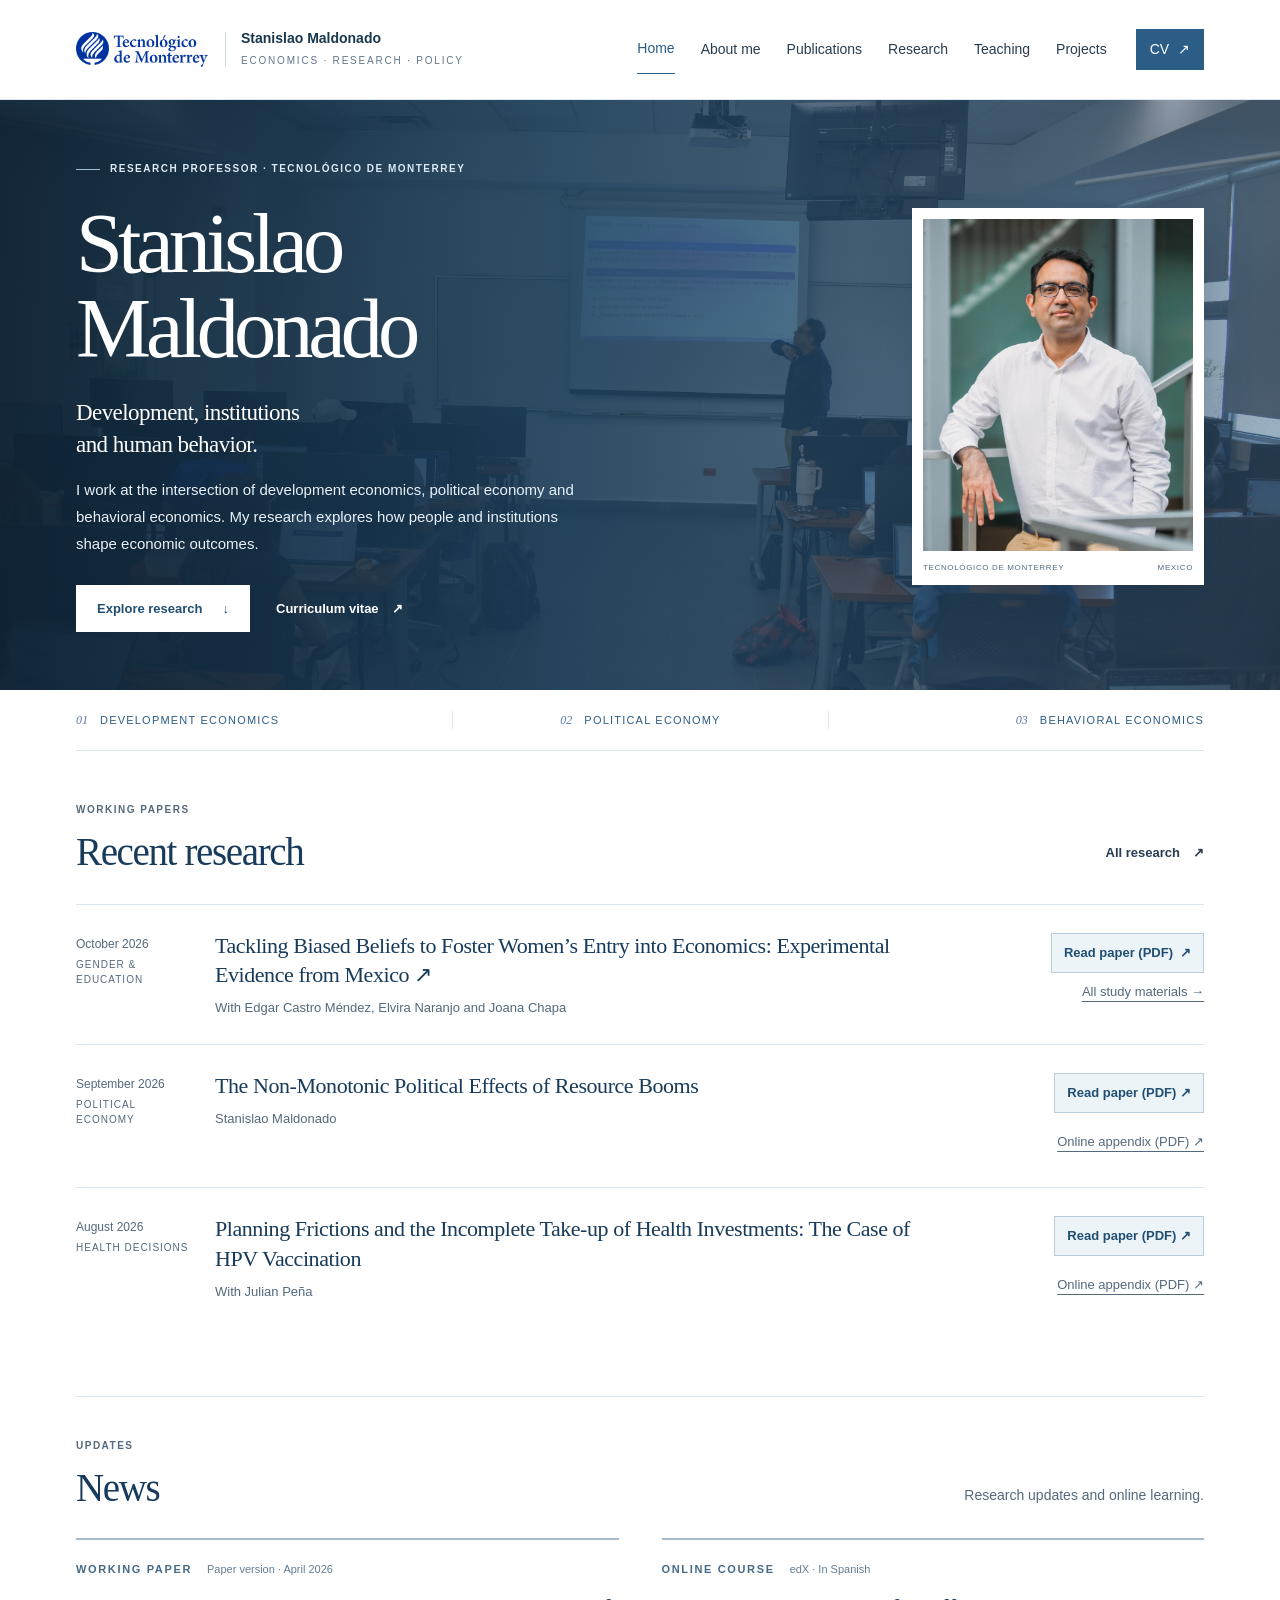
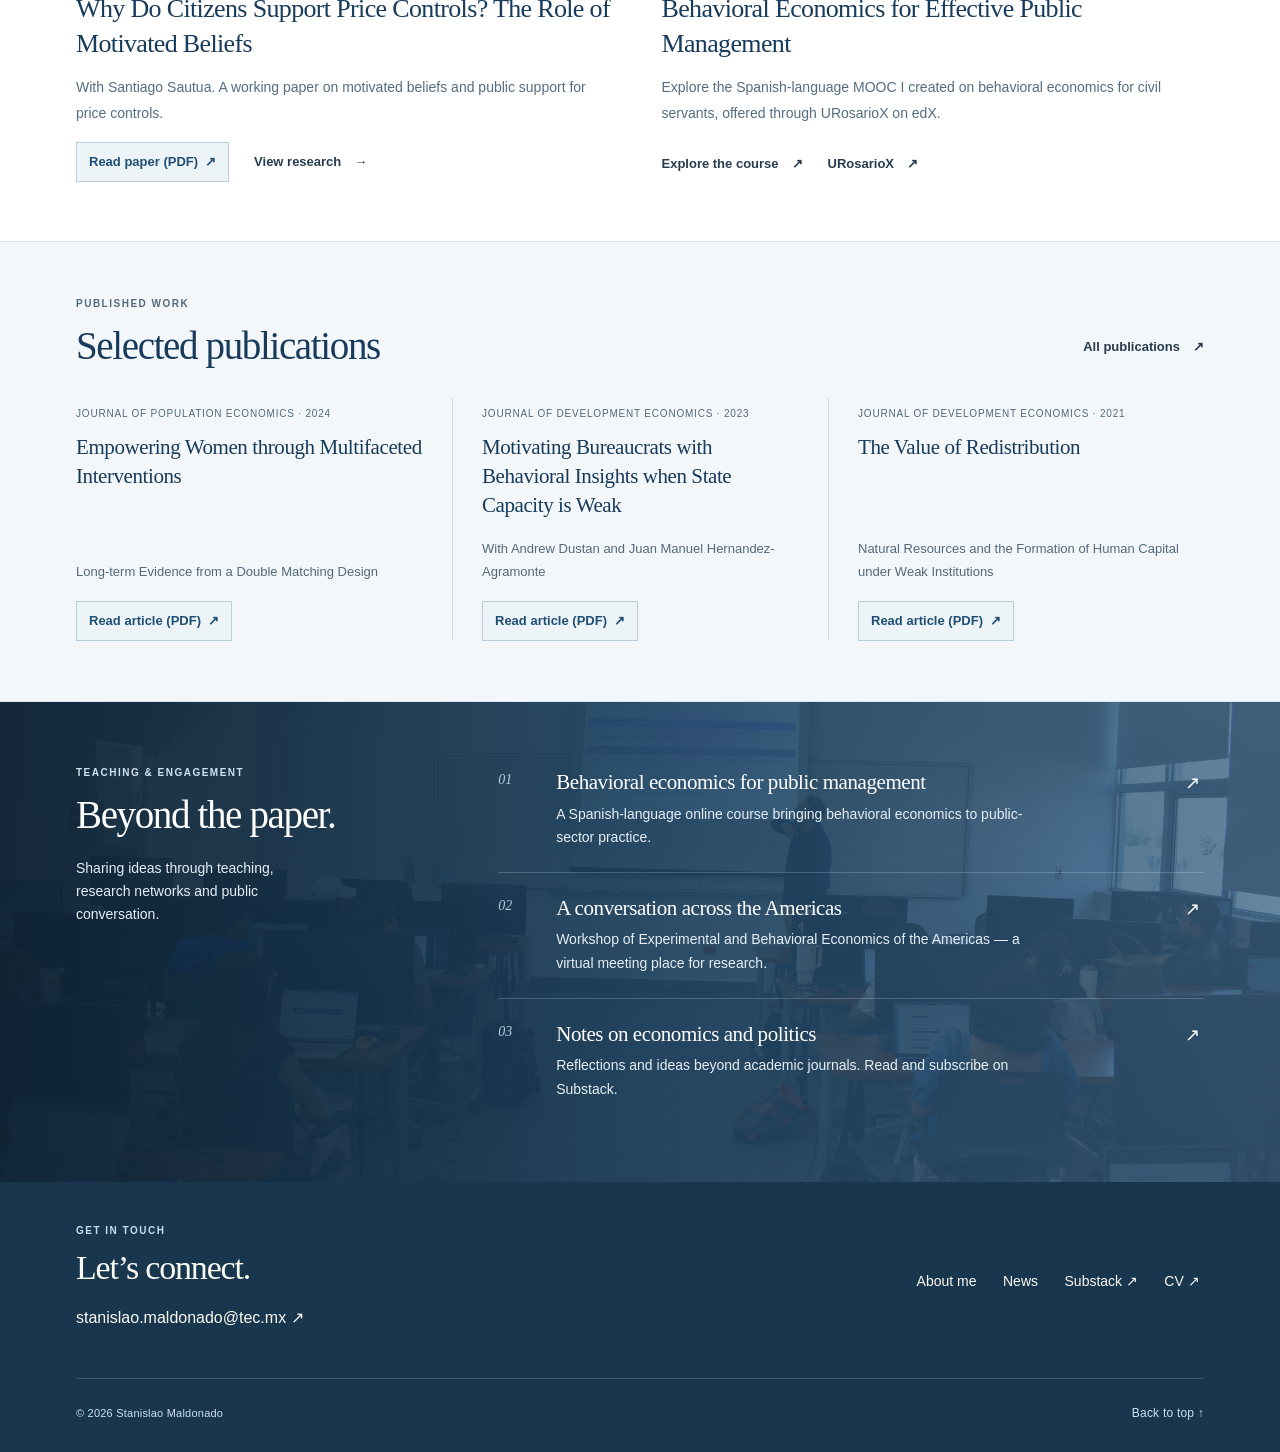
==== index.html @ a15bad95 "Keep only primary paper links highlighted" ====
<!doctype html>
<html lang="en">
<head>
  <meta charset="utf-8">
  <meta name="viewport" content="width=device-width, initial-scale=1">
  
  <meta name="description" content="Stanislao Maldonado is a research professor of economics at Tecnológico de Monterrey. Development economics, political economy and behavioral economics.">
  <meta name="theme-color" content="#2c5d87">
  <title>Stanislao Maldonado — Economics</title>
  <link rel="icon" href="assets/favicon.svg" type="image/svg+xml">
  <link rel="stylesheet" href="assets/home.css">
<link rel="canonical" href="https://www.stanislaomaldonado.org/"><meta name="author" content="Stanislao Maldonado"><link rel="stylesheet" href="assets/refinements.css?v=7ac43502"><script src="assets/legacy-about.js" defer></script></head>
<body id="top">
  <a class="skip" href="#main">Skip to content</a>
  <header class="site-header">
    <div class="header-inner wrap">
      <a class="brand" href="index.html" aria-label="Stanislao Maldonado, home">
        <span class="tec-lockup"><img class="tec-logo" src="assets/logo-tec.png" width="800" height="211" alt="Tecnológico de Monterrey"></span>
        <span><span class="brand-name">Stanislao Maldonado</span><span class="brand-field">Economics · Research · Policy</span></span>
      </a>
      <nav class="desktop-nav" aria-label="Main navigation">
        <a href="index.html" aria-current="page">Home</a>
        <a href="about/index.html">About me</a>
        <a href="publications/index.html">Publications</a>
        <a href="research/index.html">Research</a>
        <a href="teaching/index.html">Teaching</a>
        <a href="projects/index.html">Projects</a>
        <a class="nav-cv" href="documents/cv/stanislao-maldonado-cv.pdf" target="_blank" rel="noopener noreferrer" aria-label="Curriculum vitae PDF, opens in a new tab" data-document-id="CV">CV <span class="arrow" aria-hidden="true">↗</span></a>
      </nav>
      <details class="mobile-nav">
        <summary>Menu</summary>
        <nav class="mobile-menu" aria-label="Mobile navigation">
          <a href="index.html" aria-current="page">Home</a>
          <a href="about/index.html">About me</a>
          <a href="publications/index.html">Publications</a>
          <a href="research/index.html">Research</a>
          <a href="teaching/index.html">Teaching</a>
          <a href="projects/index.html">Projects</a>
          <a href="documents/cv/stanislao-maldonado-cv.pdf" target="_blank" rel="noopener noreferrer" data-document-id="CV">Curriculum vitae ↗</a>
          <a href="#contact">Contact</a>
        </nav>
      </details>
    </div>
  </header>

  <main id="main">
    <div class="hero-scene"><section class="hero wrap" aria-labelledby="name">
      <div class="hero-copy">
        <div class="eyebrow">Research professor · Tecnológico de Monterrey</div>
        <h1 id="name"><span>Stanislao</span><span>Maldonado</span></h1>
        <p class="hero-tagline">Development, institutions<br>and human behavior.</p>
        <p class="hero-description">I work at the intersection of development economics, political economy and behavioral economics. My research explores how people and institutions shape economic outcomes.</p>
        <div class="hero-actions">
          <a class="button" href="#recent-research">Explore research <span aria-hidden="true">↓</span></a>
          <a class="text-link" href="documents/cv/stanislao-maldonado-cv.pdf" target="_blank" rel="noopener noreferrer" aria-label="Curriculum vitae PDF, opens in a new tab" data-document-id="CV">Curriculum vitae <span aria-hidden="true">↗</span></a>
        </div>
      </div>
      <figure class="portrait">
        <img src="assets/portrait-tec-smz.jpg" width="900" height="1350" alt="Stanislao Maldonado" fetchpriority="high">
        <figcaption><span>Tecnológico de Monterrey</span><span>Mexico</span></figcaption>
      </figure>
    </section>

    </div>

    <div class="wrap"><div class="topics" aria-label="Research fields">
      <span><i aria-hidden="true">01</i> Development economics</span>
      <span><i aria-hidden="true">02</i> Political economy</span>
      <span><i aria-hidden="true">03</i> Behavioral economics</span>
    </div></div>

    <section id="recent-research" class="research-section wrap" aria-labelledby="research-heading">
      <div class="section-heading">
        <div><div class="eyebrow">Working papers</div><h2 id="research-heading">Recent research</h2></div>
        <a class="text-link" href="research/index.html">All research <span aria-hidden="true">↗</span></a>
      </div>
      <article class="paper-row">
        <div class="paper-date"><time datetime="2026-10">October 2026</time><span>Gender &amp; education</span></div>
        <div><h3><a href="documents/research/tackling-biased-beliefs.pdf" target="_blank" rel="noopener noreferrer" data-document-id="R12">Tackling Biased Beliefs to Foster Women’s Entry into Economics: Experimental Evidence from Mexico <span aria-hidden="true">↗</span></a></h3><p class="paper-meta">With Edgar Castro Méndez, Elvira Naranjo and Joana Chapa</p></div>
        <div class="paper-links"><a href="documents/research/tackling-biased-beliefs.pdf" target="_blank" rel="noopener noreferrer" data-document-id="R12">Read paper (PDF) <span aria-hidden="true">↗</span></a><br><a class="secondary" href="research/index.html#r12">All study materials →</a></div>
      </article>
      <article class="paper-row">
        <div class="paper-date"><time datetime="2026-09">September 2026</time><span>Political economy</span></div>
        <div><h3><a href="documents/research/non-monotonic-political-effects-resource-booms.pdf" target="_blank" rel="noopener noreferrer" data-document-id="R04">The Non-Monotonic Political Effects of Resource Booms</a></h3><p class="paper-meta">Stanislao Maldonado</p></div>
        <div class="paper-links"><a href="documents/research/non-monotonic-political-effects-resource-booms.pdf" target="_blank" rel="noopener noreferrer" data-document-id="R04">Read paper (PDF) ↗</a><br><a class="secondary" href="documents/research/non-monotonic-political-effects-resource-booms-appendix.pdf" target="_blank" rel="noopener noreferrer" data-document-id="R04-APP">Online appendix (PDF) ↗</a></div>
      </article>
      <article class="paper-row">
        <div class="paper-date"><time datetime="2026-08">August 2026</time><span>Health decisions</span></div>
        <div><h3><a href="documents/research/planning-frictions-hpv-vaccination.pdf" target="_blank" rel="noopener noreferrer" data-document-id="R01">Planning Frictions and the Incomplete Take-up of Health Investments: The Case of HPV Vaccination</a></h3><p class="paper-meta">With Julian Peña</p></div>
        <div class="paper-links"><a href="documents/research/planning-frictions-hpv-vaccination.pdf" target="_blank" rel="noopener noreferrer" data-document-id="R01">Read paper (PDF) ↗</a><br><a class="secondary" href="documents/research/planning-frictions-hpv-vaccination-appendix.pdf" target="_blank" rel="noopener noreferrer" data-document-id="R01-APP">Online appendix (PDF) ↗</a></div>
      </article>
    </section>

    <section id="news" class="news-section wrap" aria-labelledby="news-heading">
      <div class="section-heading">
        <div><div class="eyebrow">Updates</div><h2 id="news-heading">News</h2></div>
        <p class="news-intro">Research updates and online learning.</p>
      </div>
      <div class="news-grid">
        <article class="news-item" data-news-item data-content-id="H11">
          <div class="news-meta"><span class="eyebrow">Working paper</span><time datetime="2026-04">Paper version · April 2026</time></div>
          <h3><a href="research/index.html#r02">Why Do Citizens Support Price Controls? The Role of Motivated Beliefs</a></h3>
          <p>With Santiago Sautua. A working paper on motivated beliefs and public support for price controls.</p>
          <div class="news-actions"><a class="text-link" href="documents/research/price-controls-motivated-beliefs.pdf" target="_blank" rel="noopener noreferrer" data-document-id="R02">Read paper (PDF) <span aria-hidden="true">↗</span></a><a class="text-link" href="research/index.html#r02">View research <span aria-hidden="true">→</span></a></div>
        </article>
        <article class="news-item" data-news-item data-content-id="H13">
          <div class="news-meta"><span class="eyebrow">Online course</span><span class="news-language">edX · In Spanish</span></div>
          <h3><a href="https://www.edx.org/es/learn/behavioral-economics/universidad-del-rosario-economia-del-comportamiento-para-una-gestion-publica-efectiva" target="_blank" rel="noopener noreferrer">Behavioral Economics for Effective Public Management</a></h3>
          <p>Explore the Spanish-language MOOC I created on behavioral economics for civil servants, offered through URosarioX on edX.</p>
          <div class="news-actions"><a class="text-link" href="https://www.edx.org/es/learn/behavioral-economics/universidad-del-rosario-economia-del-comportamiento-para-una-gestion-publica-efectiva" target="_blank" rel="noopener noreferrer">Explore the course <span aria-hidden="true">↗</span></a><a class="text-link" href="https://www.edx.org/es/school/urosariox" target="_blank" rel="noopener noreferrer">URosarioX <span aria-hidden="true">↗</span></a></div>
        </article>
      </div>
    </section>

    <section class="publication-band" aria-labelledby="publications-heading">
      <div class="publication-inner wrap">
        <div class="section-heading">
          <div><div class="eyebrow">Published work</div><h2 id="publications-heading">Selected publications</h2></div>
          <a class="text-link" href="publications/index.html">All publications <span aria-hidden="true">↗</span></a>
        </div>
        <div class="publication-grid">
          <article class="publication">
            <div class="journal">Journal of Population Economics · 2024</div>
            <h3><a href="documents/publications/empowering-women-multifaceted-interventions.pdf" target="_blank" rel="noopener noreferrer" data-document-id="P01">Empowering Women through Multifaceted Interventions</a></h3>
            <p>Long-term Evidence from a Double Matching Design</p>
            <a class="text-link" href="documents/publications/empowering-women-multifaceted-interventions.pdf" target="_blank" rel="noopener noreferrer" data-document-id="P01">Read article (PDF) <span aria-hidden="true">↗</span></a>
          </article>
          <article class="publication">
            <div class="journal">Journal of Development Economics · 2023</div>
            <h3><a href="documents/publications/motivating-bureaucrats-behavioral-insights.pdf" target="_blank" rel="noopener noreferrer" data-document-id="P03">Motivating Bureaucrats with Behavioral Insights when State Capacity is Weak</a></h3>
            <p>With Andrew Dustan and Juan Manuel Hernandez-Agramonte</p>
            <a class="text-link" href="documents/publications/motivating-bureaucrats-behavioral-insights.pdf" target="_blank" rel="noopener noreferrer" data-document-id="P03">Read article (PDF) <span aria-hidden="true">↗</span></a>
          </article>
          <article class="publication">
            <div class="journal">Journal of Development Economics · 2021</div>
            <h3><a href="documents/publications/value-of-redistribution.pdf" target="_blank" rel="noopener noreferrer" data-document-id="P04">The Value of Redistribution</a></h3>
            <p>Natural Resources and the Formation of Human Capital under Weak Institutions</p>
            <a class="text-link" href="documents/publications/value-of-redistribution.pdf" target="_blank" rel="noopener noreferrer" data-document-id="P04">Read article (PDF) <span aria-hidden="true">↗</span></a>
          </article>
        </div>
      </div>
    </section>

    <div class="engagement-scene"><section class="engagement wrap" aria-labelledby="engagement-heading">
      <div class="engagement-intro"><div class="eyebrow">Teaching &amp; engagement</div><h2 id="engagement-heading">Beyond the paper.</h2><p>Sharing ideas through teaching, research networks and public conversation.</p></div>
      <div class="engagement-list">
        <a class="engagement-item" href="https://www.edx.org/es/learn/behavioral-economics/universidad-del-rosario-economia-del-comportamiento-para-una-gestion-publica-efectiva" target="_blank" rel="noopener noreferrer"><span class="engagement-number" aria-hidden="true">01</span><div><h3>Behavioral economics for public management</h3><p>A Spanish-language online course bringing behavioral economics to public-sector practice.</p></div><span class="arrow" aria-hidden="true">↗</span></a>
        <a class="engagement-item" href="https://www.webeas.org/" target="_blank" rel="noopener noreferrer"><span class="engagement-number" aria-hidden="true">02</span><div><h3>A conversation across the Americas</h3><p>Workshop of Experimental and Behavioral Economics of the Americas — a virtual meeting place for research.</p></div><span class="arrow" aria-hidden="true">↗</span></a>
        <a class="engagement-item" href="https://smaldonadoz.substack.com/" target="_blank" rel="noopener noreferrer"><span class="engagement-number" aria-hidden="true">03</span><div><h3>Notes on economics and politics</h3><p>Reflections and ideas beyond academic journals. Read and subscribe on Substack.</p></div><span class="arrow" aria-hidden="true">↗</span></a>
      </div>
    </section>

    </div>

</main>

  <footer id="contact" class="site-footer">
    <div class="wrap"><div class="footer-main">
      <div><div class="eyebrow">Get in touch</div><h2>Let’s connect.</h2><a class="email" href="mailto:stanislao.maldonado@tec.mx">stanislao.maldonado@tec.mx <span class="arrow" aria-hidden="true">↗</span></a></div>
      <div class="footer-social"><a href="about/index.html">About me</a><a href="#news">News</a><a href="https://smaldonadoz.substack.com/" target="_blank" rel="noopener noreferrer">Substack ↗</a><a href="documents/cv/stanislao-maldonado-cv.pdf" target="_blank" rel="noopener noreferrer" data-document-id="CV">CV ↗</a></div>
    </div><div class="footer-bottom"><span>© 2026 Stanislao Maldonado</span><a href="#top">Back to top ↑</a></div></div>
  </footer>
</body>
</html>
---- assets/home.css ----
:root {
  --paper: #ffffff;
  --white: #ffffff;
  --ink: #183b5b;
  --body: #283c4f;
  --muted: #53697d;
  --line: #dbe4f1;
  --wash: #f3f7fa;
  --serif: Georgia, 'Times New Roman', serif;
  --sans: 'Segoe UI', Arial, sans-serif;
}
* { box-sizing: border-box; }
html { scroll-behavior: smooth; scroll-padding-top: 28px; }
body { margin: 0; background: var(--paper); color: var(--body); font: 16px/1.65 var(--sans); -webkit-font-smoothing: antialiased; }
a { color: inherit; text-decoration-thickness: 1px; text-underline-offset: 5px; }
button, summary, a { -webkit-tap-highlight-color: transparent; }
a:focus-visible, summary:focus-visible { outline: 3px solid #3b7fa9; outline-offset: 6px; }
::selection { background: #dceaff; color: #183b5b; }
.wrap { max-width: 1240px; margin: 0 auto; padding-left: 56px; padding-right: 56px; }
.skip { position: absolute; left: 20px; top: -100px; z-index: 20; background: var(--ink); color: white; padding: 12px 20px; }
.skip:focus { top: 12px; }
.site-header { border-bottom: 1px solid var(--line); }
.header-inner { min-height: 99px; display: flex; align-items: center; justify-content: space-between; gap: 30px; }
.brand { display: flex; gap: 13px; align-items: center; text-decoration: none; flex-shrink: 0; }
.monogram { font: italic 36px/1 var(--serif); color: var(--ink); letter-spacing: -3px; border-right: 1px solid #ccd9eb; padding: 1px 17px 3px 0; }
.brand-name { display: block; font-size: 14px; font-weight: 600; line-height: 1.4; }
.brand-field { display: block; font-size: 10px; letter-spacing: .18em; color: var(--muted); margin-top: 4px; text-transform: uppercase; }
.desktop-nav { display: flex; align-items: center; gap: 26px; }
.desktop-nav a { font-size: 13px; text-decoration: none; padding: 12px 0; }
.desktop-nav a:not(.nav-cv):hover { color: var(--ink); text-decoration: underline; }
.desktop-nav a[aria-current] { color: var(--ink); border-bottom: 1px solid var(--ink); }
.desktop-nav .nav-cv { padding: 8px 13px; border: 1px solid #b5c8e4; margin-left: 3px; }
.desktop-nav .nav-cv:hover { background: var(--wash); }
.mobile-nav { display: none; }
.arrow { display: inline-block; margin-left: 5px; }
.eyebrow { font-size: 10px; text-transform: uppercase; letter-spacing: .15em; font-weight: 600; color: var(--muted); }
.hero { display: grid; grid-template-columns: 1.55fr 1fr; column-gap: 94px; align-items: center; padding-top: 68px; padding-bottom: 67px; }
.hero .eyebrow { display: flex; align-items: center; gap: 10px; }
.hero .eyebrow::before { content: ''; width: 24px; height: 1px; background: var(--ink); }
h1 { font: 400 clamp(66px, 6.6vw, 94px)/1.01 var(--serif); letter-spacing: -.06em; color: var(--ink); margin: 23px 0 26px; }
h1 span { display: block; }
.hero-tagline { font: 400 23px/1.4 var(--serif); letter-spacing: -.025em; color: var(--ink); margin: 0 0 14px; }
.hero-description { max-width: 500px; font-size: 14px; line-height: 1.8; margin: 0; }
.hero-actions { display: flex; align-items: center; flex-wrap: wrap; gap: 26px; margin-top: 28px; }
.button { display: inline-flex; gap: 20px; align-items: center; background: var(--ink); color: var(--white); padding: 12px 20px; text-decoration: none; font-size: 12px; font-weight: 600; border: 1px solid var(--ink); transition: background .16s; }
.button:hover { background: #326a96; }
.text-link { font-size: 12px; font-weight: 600; text-decoration: none; display: inline-flex; gap: 13px; align-items: center; padding: 8px 0; }
.text-link:hover { text-decoration: underline; }
.portrait { margin: 0; position: relative; padding-left: 16px; padding-bottom: 16px; }
.portrait::before { content: ''; position: absolute; background: #e6effb; inset: 25px 14px 0 0; z-index: -1; }
.portrait img { display: block; width: 100%; height: auto; max-height: 394px; aspect-ratio: 480/590; object-fit: cover; object-position: center; }
.portrait figcaption { display: flex; justify-content: space-between; gap: 15px; font-size: 9px; text-transform: uppercase; letter-spacing: .12em; color: var(--muted); margin: 13px 0 0; }
.topics { border-top: 1px solid var(--line); border-bottom: 1px solid var(--line); padding: 17px 0; display: grid; grid-template-columns: 1fr 1fr 1fr; }
.topics span { font-size: 11px; text-transform: uppercase; letter-spacing: .11em; color: var(--ink); display: flex; justify-content: center; align-items: center; gap: 12px; }
.topics span:first-child { justify-content: flex-start; }
.topics span:last-child { justify-content: flex-end; }
.topics span + span { border-left: 1px solid var(--line); }
.topics i { font: italic 12px var(--serif); color: #587aab; letter-spacing: 0; }
.research-section { padding-top: 66px; padding-bottom: 66px; }
.section-heading { display: flex; justify-content: space-between; align-items: flex-end; gap: 32px; margin-bottom: 29px; }
h2 { font: 400 39px/1.18 var(--serif); letter-spacing: -.035em; color: var(--ink); margin: 10px 0 0; }
.section-heading .text-link { white-space: nowrap; margin-bottom: 3px; }
.paper-row { display: grid; grid-template-columns: 114px 1fr 115px; gap: 25px; align-items: start; padding: 26px 0; border-top: 1px solid var(--line); }
.paper-date { font-size: 11px; color: var(--muted); padding-top: 4px; line-height: 1.5; }
.paper-date span { display: block; font-size: 9px; letter-spacing: .1em; text-transform: uppercase; margin-top: 4px; }
.paper-row h3 { font: normal 22px/1.35 var(--serif); color: var(--ink); letter-spacing: -.02em; margin: 0 0 7px; max-width: 700px; }
.paper-row h3 a { text-decoration: none; }
.paper-row h3 a:hover { text-decoration: underline; }
.paper-meta { font-size: 11px; color: var(--muted); margin: 0; }
.paper-links { text-align: right; padding-top: 2px; }
.paper-links a { font-size: 11px; display: inline-block; margin-bottom: 7px; }
.paper-links .secondary { font-size: 10px; color: var(--muted); }
.publication-band { background: var(--wash); border-top: 1px solid #dce7f5; border-bottom: 1px solid #dce7f5; }
.publication-inner { padding-top: 54px; padding-bottom: 60px; }
.publication-grid { display: grid; grid-template-columns: repeat(3, 1fr); }
.publication { padding: 7px 29px 0; border-left: 1px solid #cddcef; display: flex; flex-direction: column; }
.publication:first-child { padding-left: 0; border-left: 0; }
.publication:last-child { padding-right: 0; }
.journal { font-size: 9px; letter-spacing: .08em; text-transform: uppercase; color: var(--muted); margin-bottom: 11px; }
.publication h3 { font: normal 21px/1.4 var(--serif); color: var(--ink); letter-spacing: -.02em; margin: 0 0 13px; }
.publication h3 a { text-decoration: none; }
.publication h3 a:hover { text-decoration: underline; }
.publication p { font-size: 11px; color: var(--muted); margin: auto 0 18px; padding-top: 4px; }
.publication .text-link { align-self: flex-start; font-size: 11px; }
.engagement { padding-top: 64px; padding-bottom: 64px; display: grid; grid-template-columns: .8fr 1.7fr; column-gap: 90px; }
.engagement-intro p { font-size: 13px; max-width: 240px; margin: 19px 0; }
.engagement-list { padding-top: 4px; }
.engagement-item { display: grid; grid-template-columns: 42px 1fr 24px; gap: 16px; border-top: 1px solid var(--line); padding: 22px 0; text-decoration: none; }
.engagement-item:first-child { border-top: 0; padding-top: 0; }
.engagement-number { font: italic 13px var(--serif); color: #7691b9; padding-top: 3px; }
.engagement-item h3 { font: normal 21px/1.3 var(--serif); margin: 0 0 6px; letter-spacing: -.02em; color: var(--ink); }
.engagement-item p { font-size: 12px; line-height: 1.7; margin: 0; max-width: 470px; color: var(--muted); }
.engagement-item:hover h3 { text-decoration: underline; text-underline-offset: 4px; }
.engagement-item > .arrow { font-size: 18px; color: var(--ink); }
.about-section { padding-bottom: 64px; }
.about-inner { border-top: 1px solid var(--line); padding-top: 38px; display: grid; grid-template-columns: .8fr 1.7fr; gap: 90px; }
.about-copy p { font-size: 13px; line-height: 1.9; margin: 0 0 16px; }
.about-copy a { text-decoration-color: #b5c9e5; }
.site-footer { background: var(--ink); color: #faf9ef; }
.footer-main { padding-top: 41px; padding-bottom: 37px; display: flex; align-items: center; justify-content: space-between; gap: 30px; }
.footer-main h2 { color: inherit; font-size: 34px; margin: 0 0 8px; }
.footer-main .eyebrow { color: #ceddf6; margin-bottom: 9px; }
.email { font-size: 14px; text-decoration: none; }
.email:hover { text-decoration: underline; }
.footer-social { display: flex; gap: 27px; align-items: center; }
.footer-social a { font-size: 12px; text-decoration: none; }
.footer-social a:hover { text-decoration: underline; }
.footer-bottom { display: flex; justify-content: space-between; gap: 20px; border-top: 1px solid #315783; padding-top: 15px; padding-bottom: 18px; font-size: 9px; color: #cfddf2; letter-spacing: .02em; }
.footer-bottom a { text-decoration: none; }
.footer-bottom a:hover { text-decoration: underline; }
@media (min-width: 1550px) { .wrap { max-width: 1320px; } .hero { column-gap: 120px; } .portrait img { max-height: 420px; } }
@media (max-width: 1090px) {
  .wrap { padding-left: 38px; padding-right: 38px; }
  .hero { column-gap: 50px; }
  .desktop-nav { gap: 18px; }
  .brand-name { font-size: 12px; }
  .brand-field { font-size: 9px; }
  .hero .eyebrow { font-size: 9px; letter-spacing: .11em; }
  .hero-tagline { font-size: 21px; }
  .engagement, .about-inner { gap: 45px; }
}
@media (max-width: 800px) {
  .wrap { padding-left: 26px; padding-right: 26px; }
  .header-inner { min-height: 83px; }
  .desktop-nav { display: none; }
  .mobile-nav { display: block; position: relative; }
  .mobile-nav summary { list-style: none; font-size: 11px; border: 1px solid #b5c8e4; padding: 8px 12px; cursor: pointer; display: flex; align-items: center; gap: 15px; }
  .mobile-nav summary::-webkit-details-marker { display: none; }
  .mobile-nav summary::after { content: '+'; font-size: 18px; line-height: 1; }
  .mobile-nav[open] summary::after { content: '−'; }
  .mobile-menu { position: absolute; right: 0; top: 48px; width: 200px; background: var(--white); border: 1px solid var(--line); padding: 12px 17px; z-index: 9; box-shadow: 0 12px 24px #183b5b12; }
  .mobile-menu a { display: block; padding: 10px 2px; font-size: 13px; text-decoration: none; }
  .mobile-menu a:hover { text-decoration: underline; }
  .hero { padding-top: 43px; padding-bottom: 42px; column-gap: 30px; grid-template-columns: 1.3fr 1fr; }
  h1 { font-size: 64px; }
  .hero .eyebrow { line-height: 1.7; }
  .hero .eyebrow::before { display: none; }
  .hero-description { font-size: 13px; }
  .hero-tagline { font-size: 20px; }
  .hero-actions { gap: 17px; }
  .portrait { padding-left: 9px; }
  .portrait figcaption { flex-direction: column; gap: 0; font-size: 8px; }
  .topics span { font-size: 9px; letter-spacing: .04em; gap: 7px; }
  .topics i { display: none; }
  .paper-row { grid-template-columns: 80px 1fr 84px; gap: 18px; }
  .paper-row h3 { font-size: 20px; }
  .publication { padding-left: 21px; padding-right: 21px; }
  .publication h3 { font-size: 19px; }
  .publication .journal { font-size: 8px; }
  .engagement { grid-template-columns: .85fr 1.4fr; gap: 35px; }
  h2 { font-size: 33px; }
  .about-inner { grid-template-columns: .85fr 1.4fr; gap: 35px; }
}
@media (max-width: 560px) {
  .wrap { padding-left: 23px; padding-right: 23px; }
  .header-inner { min-height: 78px; gap: 15px; }
  .monogram { font-size: 30px; padding-right: 13px; }
  .brand { gap: 11px; }
  .brand-name { font-size: 11px; }
  .brand-field { font-size: 8px; }
  .hero { display: flex; flex-direction: column; align-items: stretch; padding-top: 34px; padding-bottom: 31px; }
  .hero .eyebrow { font-size: 8px; letter-spacing: .1em; }
  h1 { font-size: clamp(52px,15vw,73px); line-height: 1; margin: 20px 0 22px; letter-spacing: -.055em; }
  .hero-tagline { font-size: 21px; max-width: 340px; }
  .hero-description { font-size: 12px; line-height: 1.85; }
  .hero-actions { margin-top: 23px; gap: 21px; }
  .button { font-size: 11px; padding: 11px 15px; gap: 14px; }
  .text-link { font-size: 11px; gap: 10px; }
  .portrait { margin-top: 32px; margin-left: auto; width: min(100%,310px); padding-left: 13px; padding-bottom: 11px; }
  .portrait img { width: 100%; aspect-ratio: 1.15; max-height: none; object-position: center 31%; }
  .portrait::before { inset: 15px 13px 0 0; }
  .portrait figcaption { flex-direction: row; justify-content: space-between; font-size: 8px; margin-top: 10px; }
  .topics { padding: 12px 0; gap: 0; }
  .topics span { font-size: 7px; letter-spacing: .025em; line-height: 1.7; text-align: center; padding: 0 6px; }
  .topics span:first-child { padding-left: 0; }
  .topics span:last-child { padding-right: 0; }
  .research-section { padding-top: 38px; padding-bottom: 33px; }
  .section-heading { gap: 15px; align-items: flex-start; margin-bottom: 22px; }
  .section-heading .text-link { font-size: 10px; line-height: 1.6; padding-top: 5px; gap: 8px; margin-top: 21px; }
  .eyebrow { font-size: 8px; letter-spacing: .12em; }
  h2 { font-size: 29px; margin-top: 8px; }
  .paper-row { grid-template-columns: 1fr; gap: 10px; padding: 20px 0; }
  .paper-date { font-size: 9px; padding: 0; }
  .paper-date span { display: inline; margin-left: 8px; font-size: 8px; }
  .paper-row h3 { font-size: 22px; line-height: 1.35; margin-bottom: 7px; }
  .paper-meta { font-size: 10px; }
  .paper-links { text-align: left; padding-top: 1px; display: flex; gap: 20px; flex-wrap: wrap; }
  .paper-links a, .paper-links .secondary { font-size: 10px; margin: 0; }
  .publication-inner { padding-top: 34px; padding-bottom: 35px; }
  .publication-grid { grid-template-columns: 1fr; }
  .publication { padding: 22px 0; border-left: 0; border-top: 1px solid #cddcef; }
  .publication:first-child { padding-top: 0; border-top: 0; }
  .publication:last-child { padding-bottom: 0; }
  .publication h3 { font-size: 22px; line-height: 1.4; margin-bottom: 10px; }
  .publication .journal { font-size: 8px; margin-bottom: 8px; }
  .publication p { font-size: 10px; padding-top: 0; margin: 0 0 8px; }
  .engagement { grid-template-columns: 1fr; padding-top: 36px; padding-bottom: 36px; gap: 25px; }
  .engagement-intro p { font-size: 12px; max-width: 310px; margin: 14px 0 0; }
  .engagement-item { grid-template-columns: 26px 1fr 18px; gap: 10px; padding: 19px 0; }
  .engagement-item h3 { font-size: 20px; }
  .engagement-item p { font-size: 11px; }
  .about-section { padding-bottom: 35px; }
  .about-inner { grid-template-columns: 1fr; gap: 20px; padding-top: 30px; }
  .about-copy p { font-size: 12px; }
  .footer-main { padding-top: 30px; padding-bottom: 25px; align-items: flex-start; flex-direction: column; gap: 24px; }
  .footer-main h2 { font-size: 31px; }
  .email { font-size: 12px; overflow-wrap: anywhere; }
  .footer-social { gap: 24px; }
  .footer-social a { font-size: 10px; }
  .footer-bottom { flex-direction: column; gap: 5px; font-size: 8px; padding-top: 13px; padding-bottom: 15px; }
}
@media (max-width: 360px) {
  .brand-field { display: none; }
  .brand-name { max-width: 100px; font-size: 10px; }
  .brand { gap: 9px; }
  .hero .eyebrow { font-size: 7px; }
}
@media (prefers-reduced-motion: reduce) { html { scroll-behavior: auto; } * { transition: none !important; } }
@media print { .desktop-nav,.mobile-nav,.hero-actions,.footer-bottom { display: none; } .wrap { padding: 0 20px; } .hero { padding: 25px 0; } body { background: white; } .site-footer { background: white; color: var(--ink); } .footer-main h2 { color: var(--ink); } a { text-decoration: none; } .paper-row,.publication { break-inside: avoid; } }

/* Visual proposal 02: white, blue and photographic backgrounds. */
:root { --ink: #183b5b; --blue: #2c5d87; --paper: #ffffff; --wash: #f3f7fa; }
.site-header { background: #fff; border-bottom-color: #e0e8f4; }
.monogram { color: var(--blue); }
.brand-name { color: #19384e; }
.desktop-nav a[aria-current] { color: var(--blue); border-bottom-color: var(--blue); }
.desktop-nav .nav-cv { background: var(--blue); border-color: var(--blue); color: #fff; }
.desktop-nav .nav-cv:hover { background: #234e72; }
.hero-scene { position: relative; isolation: isolate; background: #183b5b url("teaching-dsc-0204.jpg") center 46% / cover no-repeat; }
.hero-scene::before { content: ''; position: absolute; z-index: -1; inset: 0; background: linear-gradient(90deg,rgba(5,22,53,.96) 0%,rgba(0,42,113,.89) 45%,rgba(0,57,166,.48) 100%); }
.hero { color: white; padding-top: 61px; padding-bottom: 58px; column-gap: 100px; }
.hero h1, .hero .hero-tagline { color: #fff; }
.hero .eyebrow { color: #dce9ff; }
.hero .eyebrow::before { background: #91bcff; }
.hero-description { color: #e4edff; }
.hero .button { background: #fff; color: #2c5d87; border-color: #fff; }
.hero .button:hover { background: #e6efff; }
.hero .text-link { color: #fff; }
.hero h1 { margin-top: 23px; }
.portrait { width: 100%; max-width: 292px; justify-self: end; padding: 10px 10px 9px; background: #fff; border: 1px solid #ffffff8c; box-shadow: 0 16px 45px #102a3c40; }
.portrait::before { display: none; }
.portrait img { max-height: 336px; aspect-ratio: 480 / 590; }
.portrait figcaption { color: #466087; font-size: 8px; margin-top: 10px; letter-spacing: .08em; }
.topics { border-top: 0; border-bottom-color: #d6e2f4; padding-top: 21px; padding-bottom: 21px; }
.topics span { color: var(--blue); }
.paper-row h3 a:hover { color: var(--blue); }
.paper-links a { color: #2c5d87; }
.publication-band { background: #f3f7fa; }
.publication h3 { color: #183b5b; }
.engagement-scene { position: relative; isolation: isolate; background: #183b5b url("teaching-dsc-0204.jpg") center 53% / cover no-repeat; }
.engagement-scene::before { content: ''; position: absolute; inset: 0; z-index: -1; background: linear-gradient(90deg,rgba(5,23,57,.95) 0%,rgba(0,43,119,.91) 49%,rgba(0,57,166,.73) 100%); }
.engagement { padding-top: 63px; padding-bottom: 58px; }
.engagement h2, .engagement-item h3, .engagement-item > .arrow { color: #fff; }
.engagement .eyebrow { color: #c9defe; }
.engagement-intro p, .engagement-item p { color: #e1ebfc; }
.engagement-number { color: #a6c9ff; }
.engagement-item { border-top-color: #ffffff30; }
.about-section { padding-top: 53px; }
.about-inner { border-top: 0; padding-top: 0; }
.site-footer { background: #18374f; }
.footer-main .eyebrow { color: #c4d9ff; }
.image-credits { font-size: 9px; line-height: 1.7; color: #c7d7f1; padding-bottom: 16px; }
.image-credits a { text-decoration-color: #6d8aba; }
.footer-bottom { border-top-color: #ffffff2a; }
.mobile-nav summary { color: #2c5d87; border-color: #c1d1ed; }
@media (min-width:1550px) { .portrait { max-width: 320px; } .portrait img { max-height: 378px; } }
@media (max-width:1090px) { .hero { column-gap: 62px; } .portrait { max-width: 265px; } .portrait img { max-height: 310px; } }
@media (max-width:800px) {
  .hero { column-gap: 32px; padding-top: 45px; padding-bottom: 43px; }
  .portrait { max-width: 240px; padding: 8px; }
  .portrait figcaption { flex-direction: row; font-size: 7px; gap: 7px; }
  .hero-scene { background-position: 58% center; }
  .about-section { padding-top: 37px; }
}
@media (max-width:560px) {
  .hero { padding-top: 34px; padding-bottom: 32px; }
  .hero-scene { background-position: 63% center; }
  .hero-scene::before { background: linear-gradient(110deg,rgba(5,23,57,.96) 0%,rgba(0,43,119,.88) 63%,rgba(0,57,166,.65) 100%); }
  .portrait { width: 200px; margin-left: auto; margin-top: 28px; padding: 8px 8px 7px; }
  .portrait img { width: 100%; height: auto; max-height: none; aspect-ratio: 1.1; object-position: center 31%; }
  .portrait figcaption { font-size: 6px; margin-top: 8px; }
  .topics { padding-top: 15px; padding-bottom: 15px; }
  .engagement { padding-top: 38px; padding-bottom: 34px; }
  .engagement-scene { background-position: 58% center; }
  .engagement-scene::before { background: rgba(3,35,91,.90); }
  .about-section { padding-top: 34px; }
  .image-credits { font-size: 8px; max-width: 310px; padding-bottom: 14px; }
}
@media print { .hero-scene,.engagement-scene { background: #fff; } .hero-scene::before,.engagement-scene::before { display: none; } .hero h1,.hero .hero-tagline,.hero .eyebrow,.hero-description,.engagement h2,.engagement-item h3,.engagement-intro p,.engagement-item p { color: #183b5b; } .portrait { box-shadow: none; } .image-credits { color: #53697d; } }

/* Proposal 03: personal photography, Tec identity and steel blue. */
:root { --ink: #183b5b; --blue: #2c5d87; --wash: #f3f7fa; --body: #283c4f; --muted: #53697d; --line: #dbe5ed; }
.brand { gap: 15px; }
.tec-lockup { display: flex; align-items: center; padding-right: 17px; border-right: 1px solid #cddbe5; flex-shrink: 0; }
.tec-logo { display: block; width: 132px; height: auto; }
.brand-name { color: #19384e; }
.brand-field { color: #60768b; }
.desktop-nav .nav-cv { background: #2c5d87; border-color: #2c5d87; }
.desktop-nav .nav-cv:hover { background: #234e72; }
.hero-scene { background-image: url("teaching-dsc-0204.jpg"); background-color: #203f5a; background-position: center 45%; }
.hero-scene::before { background: linear-gradient(90deg,rgba(14,35,53,.95) 0%,rgba(27,64,94,.85) 44%,rgba(54,96,130,.49) 100%); }
.hero .eyebrow { color: #dce9f3; }
.hero .eyebrow::before { background: #a1bfd5; }
.hero-description { color: #e7f0f7; }
.hero .button { color: #214f74; }
.hero .button:hover { background: #e6f0f7; }
.portrait { box-shadow: 0 16px 45px #102a3c3b; }
.portrait img { aspect-ratio: 480 / 590; object-fit: cover; object-position: center 27%; }
.portrait figcaption { color: #526d84; }
.topics { border-bottom-color: #dce6ee; }
.topics span { color: #2c5d87; }
.paper-links a { color: #2c5d87; }
.publication-band { background: #f3f7fa; }
.publication h3 { color: #183b5b; }
.engagement-scene { background-image: url("teaching-dsc-0204.jpg"); background-color: #203f5a; background-position: center 65%; }
.engagement-scene::before { background: linear-gradient(90deg,rgba(14,35,53,.95) 0%,rgba(27,64,94,.89) 49%,rgba(54,96,130,.76) 100%); }
.engagement .eyebrow { color: #d0e3f0; }
.engagement-intro p, .engagement-item p { color: #e5eff5; }
.engagement-number { color: #b0ccde; }
.site-footer { background: #18374f; }
.footer-main .eyebrow { color: #c6dfed; }
.mobile-nav summary { color: #2c5d87; border-color: #c4d6e3; }
@media (max-width:1090px) {
  .tec-logo { width: 118px; }
  .tec-lockup { padding-right: 13px; }
  .brand { gap: 12px; }
}
@media (max-width:800px) {
  .tec-logo { width: 119px; }
  .hero-scene { background-position: 58% center; }
}
@media (max-width:560px) {
  .tec-logo { width: 92px; }
  .tec-lockup { padding-right: 12px; }
  .brand { gap: 11px; }
  .brand-field { display: none; }
  .brand-name { font-size: 11px; max-width: 110px; }
  .hero-scene { background-position: 58% center; }
  .hero-scene::before { background: linear-gradient(110deg,rgba(14,35,53,.96) 0%,rgba(27,64,94,.86) 63%,rgba(54,96,130,.62) 100%); }
  .portrait img { aspect-ratio: 1.1; object-position: center 25%; }
  .engagement-scene { background-position: 60% center; }
  .engagement-scene::before { background: rgba(23,57,83,.90); }
}
@media (max-width:360px) {
  .tec-logo { width: 70px; }
  .tec-lockup { padding-right: 8px; }
  .brand { gap: 8px; }
  .brand-name { max-width: 72px; font-size: 10px; }
  .header-inner { gap: 10px; }
}
@media print { .hero-scene,.engagement-scene { background-image: none; } .hero h1,.hero .hero-tagline,.hero .eyebrow,.hero-description,.engagement h2,.engagement-item h3,.engagement-intro p,.engagement-item p { color: #183b5b; } }

/* Expanded biography and homepage news. */
.about-section { padding-top: 54px; padding-bottom: 0; }
.about-inner { border-bottom: 1px solid var(--line); padding-bottom: 46px; }
.about-copy p { font-size: 14px; line-height: 1.9; margin-bottom: 17px; }
.about-copy a { text-decoration-color: #afc3d1; }
.about-actions { display: flex; align-items: center; flex-wrap: wrap; gap: 12px 27px; margin-top: 20px; }
.research-section { padding-top: 51px; }
.news-section { padding-bottom: 59px; }
.news-section .section-heading { border-top: 1px solid var(--line); padding-top: 41px; margin-bottom: 27px; }
.news-intro { font-size: 12px; line-height: 1.8; color: var(--muted); max-width: 260px; margin: 0 0 3px; }
.news-grid { display: grid; grid-template-columns: 1fr 1fr; gap: 43px; }
.news-item { border-top: 2px solid #a3bdcf; padding-top: 20px; display: flex; flex-direction: column; }
.news-meta { display: flex; flex-wrap: wrap; align-items: baseline; gap: 9px 15px; color: #647d91; margin-bottom: 13px; }
.news-meta .eyebrow { color: #466a85; font-size: 9px; }
.news-meta time,.news-meta .news-language { font-size: 10px; }
.news-item h3 { font: 400 26px/1.35 var(--serif); letter-spacing: -.025em; color: var(--ink); margin: 0 0 14px; }
.news-item h3 a { text-decoration: none; }
.news-item h3 a:hover { text-decoration: underline; }
.news-item p { font-size: 13px; line-height: 1.85; color: #536d81; margin: 0 0 15px; }
.news-actions { display: flex; gap: 12px 25px; flex-wrap: wrap; margin-top: auto; }
.news-actions .text-link { font-size: 11px; }
@media (max-width:800px) {
  .about-inner { grid-template-columns: .85fr 1.4fr; gap: 35px; }
  .about-copy p { font-size: 13px; }
  .news-grid { gap: 29px; }
  .news-item h3 { font-size: 23px; }
  .news-meta { gap: 6px 12px; }
}
@media (max-width:560px) {
  .about-section { padding-top: 35px; }
  .about-inner { grid-template-columns: 1fr; gap: 20px; padding-bottom: 30px; }
  .about-copy p { font-size: 12px; line-height: 1.9; margin-bottom: 16px; }
  .about-actions { gap: 10px 23px; margin-top: 16px; }
  .research-section { padding-top: 35px; }
  .news-section { padding-bottom: 37px; }
  .news-section .section-heading { padding-top: 29px; margin-bottom: 23px; flex-direction: column; gap: 13px; }
  .news-intro { font-size: 11px; max-width: 290px; }
  .news-grid { grid-template-columns: 1fr; gap: 29px; }
  .news-item { padding-top: 17px; }
  .news-item h3 { font-size: 24px; margin-bottom: 12px; }
  .news-item p { font-size: 12px; }
  .news-meta .eyebrow { font-size: 8px; }
  .news-meta time,.news-meta .news-language { font-size: 9px; }
}
@media print { .news-item { break-inside: avoid; } }
---- assets/refinements.css ----
/* Shared visual refinements for the final design review. */
:root {
  --action-wash: #edf4f8;
  --action-line: #b8cedd;
}

.desktop-nav a { font-size: 14px; }
.mobile-nav { position: relative; }
.mobile-nav summary { min-height: 44px; font-size: 13px; line-height: 1.4; list-style: none; border: 1px solid #c4d6e3; padding: 8px 12px; cursor: pointer; display: flex; align-items: center; gap: 15px; color: var(--blue); }
.mobile-nav summary::-webkit-details-marker { display: none; }
.mobile-nav summary::after { content: '+'; font-size: 18px; line-height: 1; }
.mobile-nav[open] summary::after { content: '−'; }
.mobile-menu { position: absolute; right: 0; top: 48px; width: 220px; background: #fff; border: 1px solid var(--line); padding: 12px 17px; z-index: 9; box-shadow: 0 12px 24px #183b5b12; }
.mobile-menu a { min-height: 44px; display: flex; align-items: center; font-size: 14px; }
.mobile-menu a[aria-current="page"] { color: var(--blue); font-weight: 600; background: var(--wash); padding-left: 10px; }
.mobile-nav[open] summary { background: var(--wash); }
a:focus-visible, button:focus-visible, summary:focus-visible { outline: 3px solid #3b7fa9; outline-offset: 4px; }

.hero-description { font-size: 15px; }
.button, .text-link { font-size: 13px; }
.hero-actions a, .about-actions a { min-height: 44px; }
.topics span { font-size: 11px; }
.about-copy p { max-width: 72ch; font-size: 15px; line-height: 1.85; }
.paper-date { font-size: 12px; }
.paper-date span { font-size: 10px; }
.paper-meta { font-size: 13px; }
.paper-links { display: flex; flex-direction: column; align-items: flex-end; gap: 8px; }
.paper-links br { display: none; }
.paper-links a, .paper-links .secondary { font-size: 13px; margin: 0; }
.journal, .publication .journal { font-size: 10px; line-height: 1.7; }
.publication p { font-size: 13px; line-height: 1.75; }
.publication .text-link, .news-actions .text-link { font-size: 13px; }
.news-intro { font-size: 14px; }
.news-item p { font-size: 14px; line-height: 1.85; }
.news-meta .eyebrow, .news-meta time, .news-meta .news-language { font-size: 11px; }
.engagement-intro p { font-size: 14px; }
.engagement-item p { font-size: 14px; }
.engagement-number { font-size: 14px; }

.page-aside a { min-height: 42px; font-size: 13px; }
.entry-authors, .entry-citation { font-size: 14px; line-height: 1.75; }
.entry-year, .research-entry .entry-year { font-size: 13px; }
.research-entry .entry-year span { font-size: 11px; }
.entry-tag { font-size: 10px; }
.entry-actions { align-items: center; gap: 8px 18px; }
.entry-actions a { display: inline-flex; align-items: center; gap: 4px; min-height: 40px; padding: 8px 0; font-size: 13px; line-height: 1.4; }
.entry-actions a[data-document-id]:first-child,
.paper-links a[data-document-id]:first-child,
.publication .text-link[data-document-id],
.news-actions .text-link[data-document-id] {
  display: inline-flex;
  align-items: center;
  justify-content: center;
  gap: 7px;
  min-height: 40px;
  padding: 8px 12px;
  border: 1px solid var(--action-line);
  background: var(--action-wash);
  color: #214f74;
  font-size: 13px;
  font-weight: 600;
  line-height: 1.4;
  text-decoration: none;
}
.entry-actions a[data-document-id]:first-child:hover,
.paper-links a[data-document-id]:first-child:hover,
.publication .text-link[data-document-id]:hover,
.news-actions .text-link[data-document-id]:hover { background: #dfeaf2; border-color: #7d9eb7; }
.paper-links a[data-document-id$="-APP"] { display: inline-flex; align-items: center; min-height: 40px; }

.search-field label { font-size: 14px; }
.search-field input { min-height: 48px; font-size: 16px; line-height: 1.5; }
.topic-filters { gap: 8px; }
.topic-filters button { min-height: 44px; padding: 10px 13px; font-size: 13px; line-height: 1.4; }
.results-count { font-size: 13px; }
.institution-meta { font-size: 13px; }
.course p { font-size: 14px; line-height: 1.8; }
.course-resource p { font-size: 14px; }
.project-entry p { font-size: 15px; line-height: 1.85; }
.project-entry .entry-actions a:first-child { font-weight: 600; }
.project-side strong { font-size: 13px; }
.project-side span { font-size: 12px; }
.related-strip p { font-size: 14px; }

.email { display: inline-flex; align-items: center; min-height: 44px; font-size: 16px; }
.footer-social { flex-wrap: wrap; gap: 8px 22px; }
.footer-social a { display: inline-flex; align-items: center; justify-content: center; min-height: 44px; min-width: 44px; font-size: 14px; }
.footer-bottom { align-items: center; font-size: 11px; }
.footer-bottom a { display: inline-flex; align-items: center; min-height: 40px; font-size: 12px; }

/* The About me menu entry needs the compact navigation below 1091px. */
@media (max-width: 1090px) {
  .desktop-nav { display: none; }
  .mobile-nav { display: block; }
}
.about-page-layout { display: grid; grid-template-columns: 250px minmax(0,1fr); gap: 68px; align-items: start; }
.about-profile { margin: 0; }
.about-profile img { display: block; width: 100%; height: auto; border: 8px solid #fff; box-shadow: 0 0 0 1px var(--line); }
.about-profile figcaption { margin-top: 19px; }
.about-profile strong { display: block; font: 24px/1.3 var(--serif); color: var(--ink); }
.about-profile figcaption span { display: block; margin-top: 9px; font-size: 13px; line-height: 1.8; color: var(--muted); }
@media (max-width: 800px) {
  .about-page-layout { grid-template-columns: 200px minmax(0,1fr); gap: 35px; }
}
@media (max-width: 560px) {
  .about-page-layout { grid-template-columns: 1fr; gap: 31px; }
  .about-profile { max-width: 230px; }
}
@media (min-width: 801px) {
  .paper-row { grid-template-columns: 114px minmax(0,1fr) 166px; }
}
@media (min-width: 561px) and (max-width: 800px) {
  .paper-row { grid-template-columns: 80px minmax(0,1fr) 154px; }
}
@media (max-width: 800px) {
  .page-aside a { min-height: 44px; }
  .about-copy p { font-size: 15px; }
  .brand-name { font-size: 13px; }
}
@media (max-width: 560px) {
  .wrap { padding-left: 22px; padding-right: 22px; }
  .header-inner { min-height: 82px; gap: 12px; }
  .brand { min-width: 0; gap: 10px; }
  .brand-name { font-size: 12px; max-width: 110px; line-height: 1.35; }
  .hero .eyebrow { font-size: 10px; line-height: 1.6; letter-spacing: .08em; }
  .hero-description { font-size: 14px; line-height: 1.85; }
  .hero-actions { gap: 12px 18px; }
  .hero-tagline { font-size: 22px; }
  .portrait figcaption { font-size: 9px; line-height: 1.45; letter-spacing: .025em; }
  .eyebrow { font-size: 10px; line-height: 1.6; }
  .topics { display: grid; grid-template-columns: repeat(3,minmax(0,1fr)); gap: 0; padding-top: 17px; padding-bottom: 17px; }
  .topics span, .topics span:first-child, .topics span:last-child { display: block; text-align: center; padding: 0 7px; font-size: 10px; line-height: 1.6; letter-spacing: .025em; }
  .topics span:first-child { padding-left: 0; }
  .topics span:last-child { padding-right: 0; }
  .topics span + span { border-left: 1px solid var(--line); }
  .about-copy p { font-size: 15px; line-height: 1.85; }
  .section-heading .text-link { min-height: 44px; font-size: 12px; margin-top: 14px; }
  .paper-date { font-size: 12px; }
  .paper-date span { font-size: 10px; }
  .paper-meta { font-size: 13px; }
  .paper-links { flex-direction: row; align-items: center; justify-content: flex-start; gap: 8px 16px; }
  .paper-links a, .paper-links .secondary { font-size: 13px; }
  .paper-links a[data-document-id$="-APP"] { min-height: 44px; }
  .journal, .publication .journal { font-size: 10px; }
  .publication p { font-size: 13px; }
  .news-intro, .news-item p { font-size: 14px; }
  .news-meta .eyebrow, .news-meta time, .news-meta .news-language { font-size: 11px; }
  .news-actions .text-link { min-height: 44px; font-size: 13px; }
  .engagement-intro p, .engagement-item p { font-size: 14px; }
  .engagement-item { grid-template-columns: 23px minmax(0,1fr) 18px; }
  .subpage-hero .lead { font-size: 14px; }
  .breadcrumb { font-size: 10px; }
  .entry-authors, .entry-citation { font-size: 14px; }
  .entry-year, .research-entry .entry-year { font-size: 12px; }
  .entry-tag { font-size: 10px; }
  .entry-actions a { min-height: 44px; font-size: 13px; }
  .entry-actions a[data-document-id]:first-child,
  .paper-links a[data-document-id]:first-child,
  .publication .text-link[data-document-id] { min-height: 44px; }
  .topic-filters { flex-wrap: nowrap; overflow-x: auto; overscroll-behavior-x: contain; margin: -6px -3px 0; padding: 6px 3px 10px; scrollbar-width: thin; scrollbar-color: #a8c0d1 transparent; }
  .topic-filters button { flex: 0 0 auto; font-size: 13px; }
  .course p, .course-resource p { font-size: 14px; }
  .project-entry p { font-size: 14px; }
  .related-strip p { font-size: 14px; }
  .footer-bottom { align-items: flex-start; gap: 8px; }
}
@media (max-width: 360px) {
  .tec-logo { width: 76px; }
  .tec-lockup { padding-right: 9px; }
  .brand { gap: 8px; }
  .brand-name { max-width: 90px; font-size: 12px; }
  .mobile-nav summary { padding-left: 10px; padding-right: 10px; gap: 9px; }
}
@media (prefers-reduced-motion: reduce) { html { scroll-behavior: auto; } }
@media print {
  .entry-actions a[data-document-id], .paper-links a[data-document-id] { background: none !important; border-color: #aab8c3 !important; }
  .mobile-nav { display: none; }
}
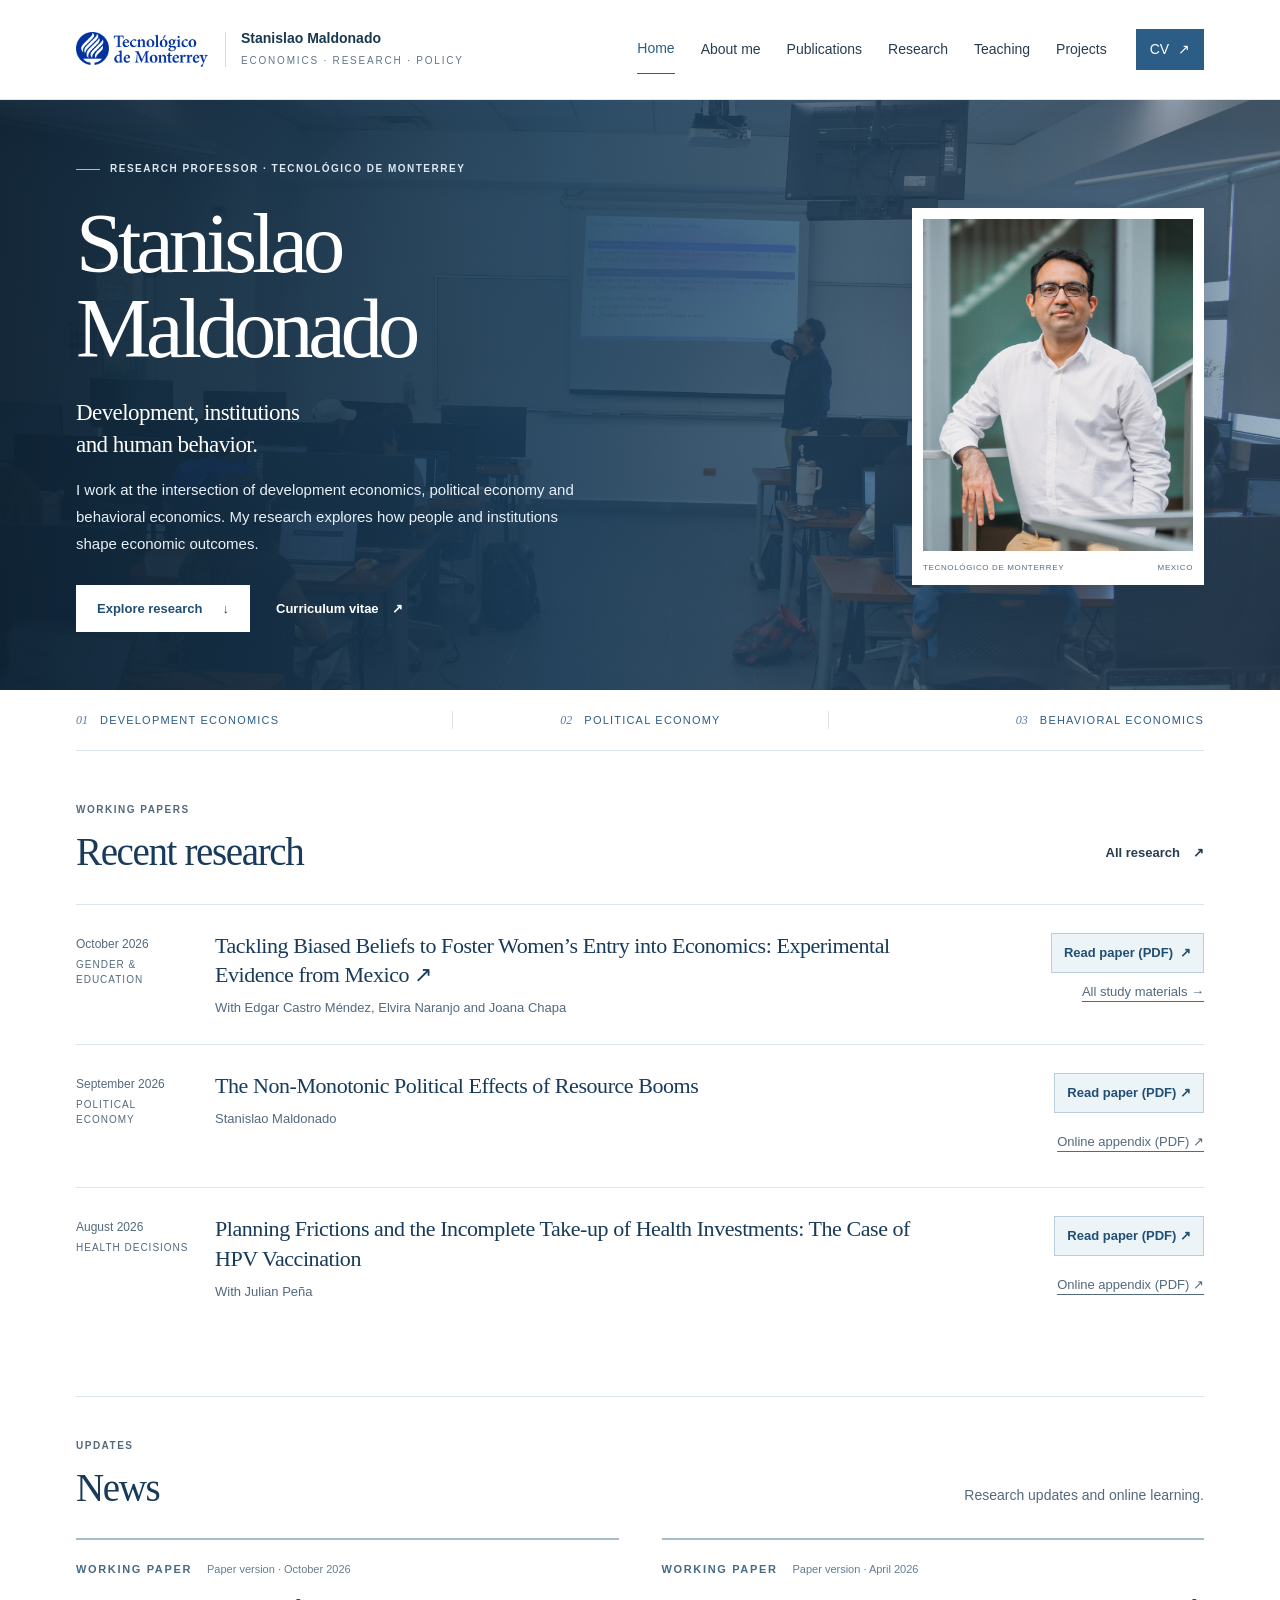
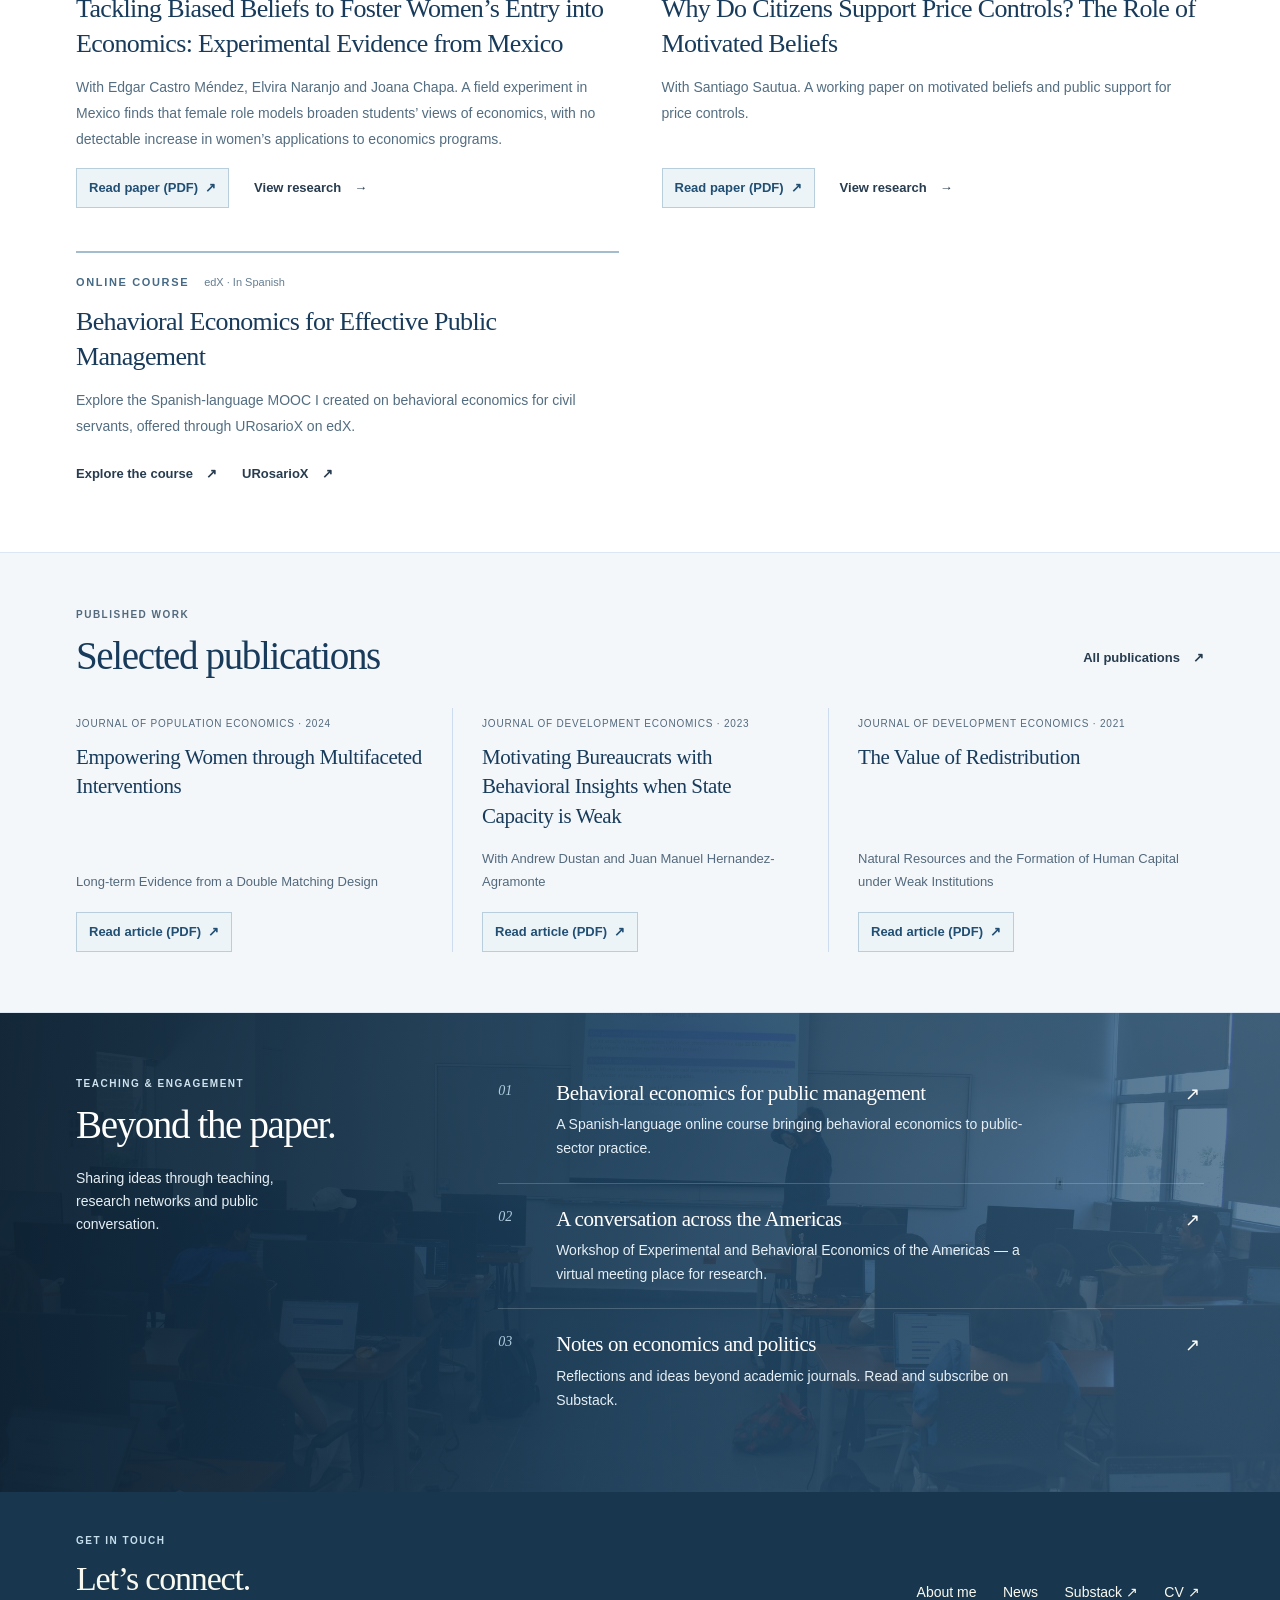
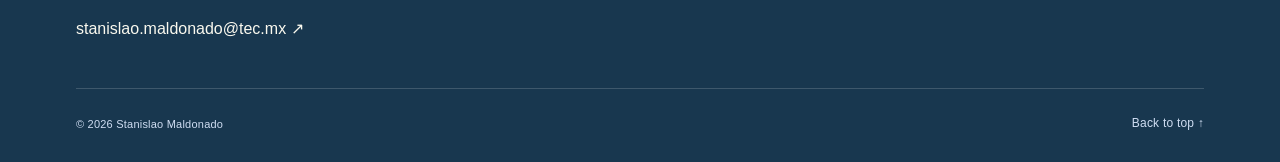
==== commit 69b0e5ce: "Add Tackling Biased Beliefs to homepage news" ====
--- a/index.html
+++ b/index.html
@@ -97,7 +97,13 @@
         <p class="news-intro">Research updates and online learning.</p>
       </div>
       <div class="news-grid">
-        <article class="news-item" data-news-item data-content-id="H11">
+        <article class="news-item" data-news-item data-content-id="H14" data-research-id="R12">
+          <div class="news-meta"><span class="eyebrow">Working paper</span><time datetime="2026-10-31">Paper version · October 2026</time></div>
+          <h3><a href="research/index.html#r12">Tackling Biased Beliefs to Foster Women’s Entry into Economics: Experimental Evidence from Mexico</a></h3>
+          <p>With Edgar Castro Méndez, Elvira Naranjo and Joana Chapa. A field experiment in Mexico finds that female role models broaden students’ views of economics, with no detectable increase in women’s applications to economics programs.</p>
+          <div class="news-actions"><a class="text-link" href="documents/research/tackling-biased-beliefs.pdf" target="_blank" rel="noopener noreferrer" data-document-id="R12">Read paper (PDF) <span aria-hidden="true">↗</span></a><a class="text-link" href="research/index.html#r12">View research <span aria-hidden="true">→</span></a></div>
+        </article>
+        <article class="news-item" data-news-item data-content-id="H11" data-research-id="R02">
           <div class="news-meta"><span class="eyebrow">Working paper</span><time datetime="2026-04">Paper version · April 2026</time></div>
           <h3><a href="research/index.html#r02">Why Do Citizens Support Price Controls? The Role of Motivated Beliefs</a></h3>
           <p>With Santiago Sautua. A working paper on motivated beliefs and public support for price controls.</p>
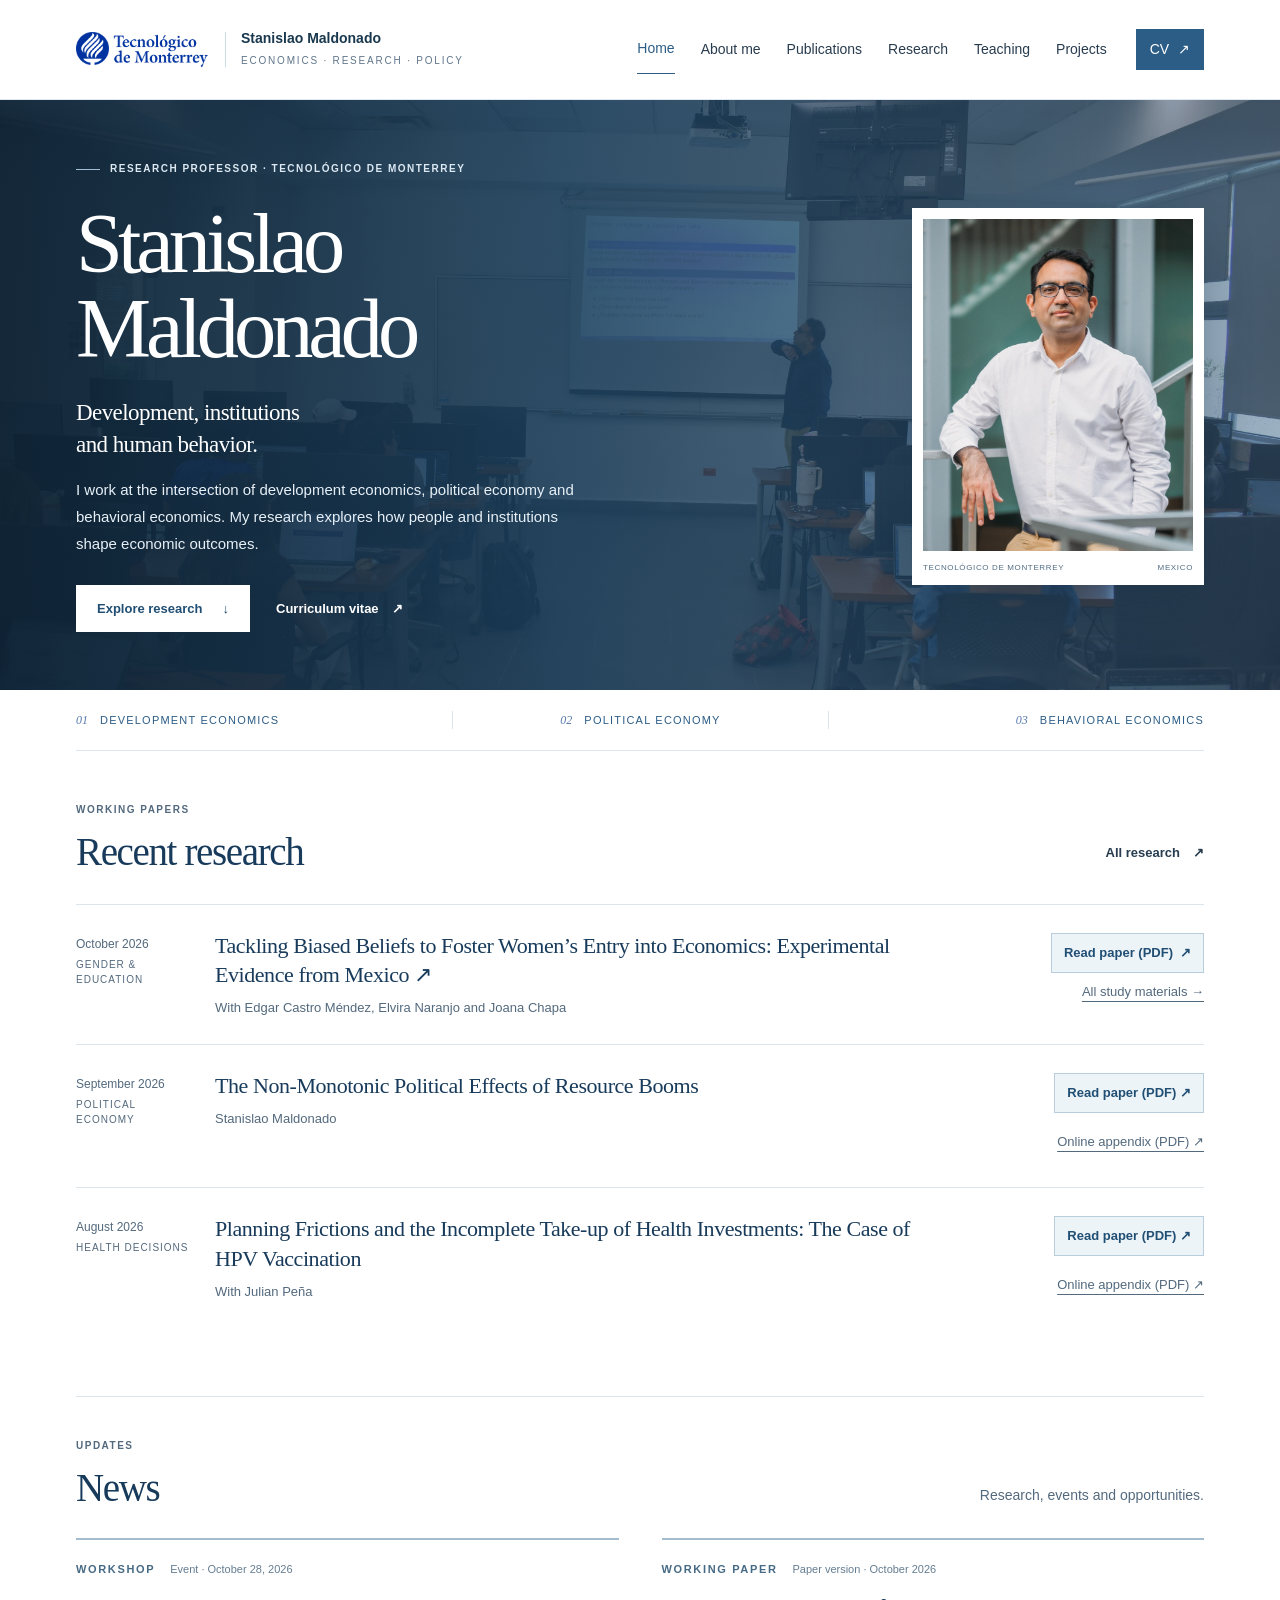
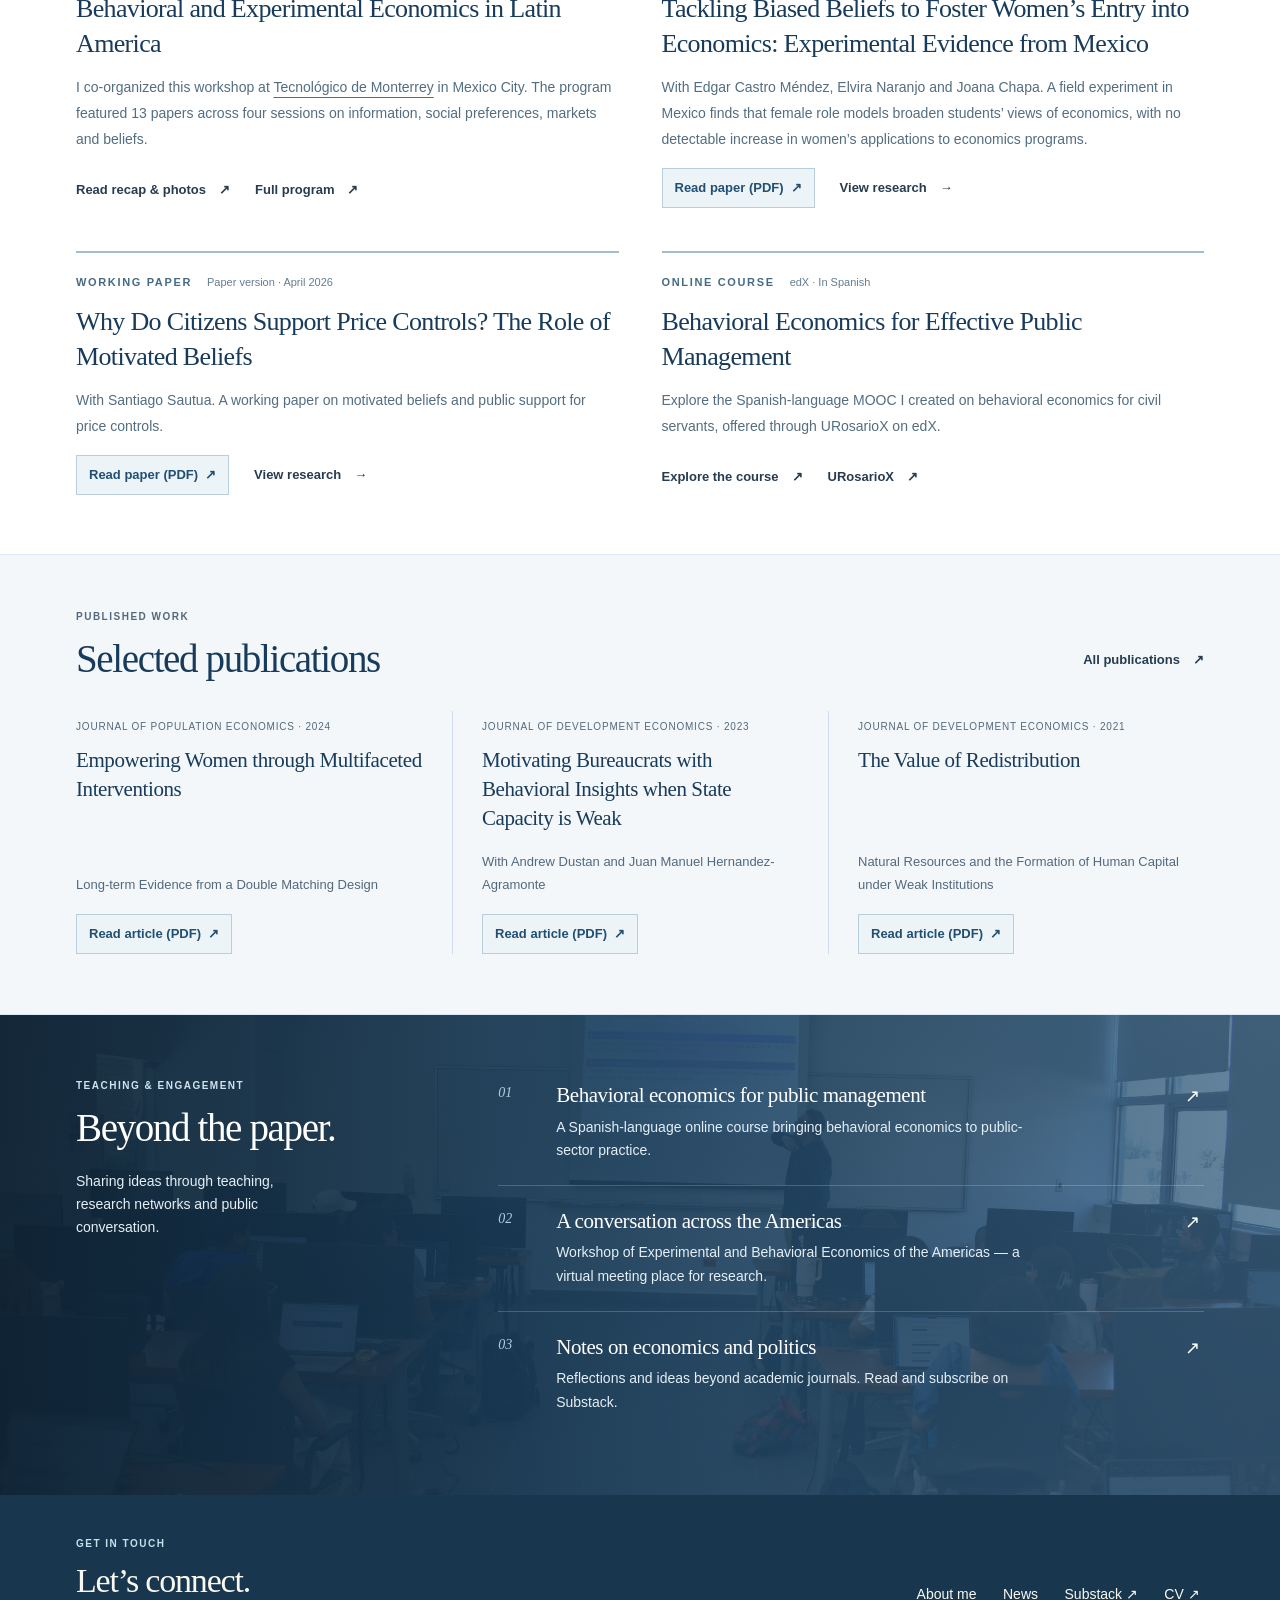
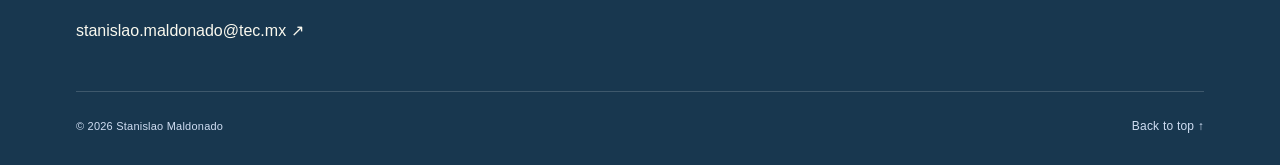
==== commit 6167181b: "Add JBEE workshop recap to homepage news" ====
--- a/index.html
+++ b/index.html
@@ -94,9 +94,15 @@
     <section id="news" class="news-section wrap" aria-labelledby="news-heading">
       <div class="section-heading">
         <div><div class="eyebrow">Updates</div><h2 id="news-heading">News</h2></div>
-        <p class="news-intro">Research updates and online learning.</p>
+        <p class="news-intro">Research, events and opportunities.</p>
       </div>
       <div class="news-grid">
+        <article class="news-item" data-news-item data-content-id="H15">
+          <div class="news-meta"><span class="eyebrow">Workshop</span><time datetime="2026-10-28">Event · October 28, 2026</time></div>
+          <h3><a href="https://beer-lab.org/en/news/jbee-workshop-recap/" target="_blank" rel="noopener noreferrer">Behavioral and Experimental Economics in Latin America</a></h3>
+          <p>I co-organized this workshop at <a href="https://tec.mx/" target="_blank" rel="noopener noreferrer">Tecnológico de Monterrey</a> in Mexico City. The program featured 13 papers across four sessions on information, social preferences, markets and beliefs.</p>
+          <div class="news-actions"><a class="text-link" href="https://beer-lab.org/en/news/jbee-workshop-recap/" target="_blank" rel="noopener noreferrer">Read recap &amp; photos <span aria-hidden="true">↗</span></a><a class="text-link" href="https://beer-lab.org/en/events/jbee-lacea-brain-tec-workshop/" target="_blank" rel="noopener noreferrer">Full program <span aria-hidden="true">↗</span></a></div>
+        </article>
         <article class="news-item" data-news-item data-content-id="H14" data-research-id="R12">
           <div class="news-meta"><span class="eyebrow">Working paper</span><time datetime="2026-10-31">Paper version · October 2026</time></div>
           <h3><a href="research/index.html#r12">Tackling Biased Beliefs to Foster Women’s Entry into Economics: Experimental Evidence from Mexico</a></h3>
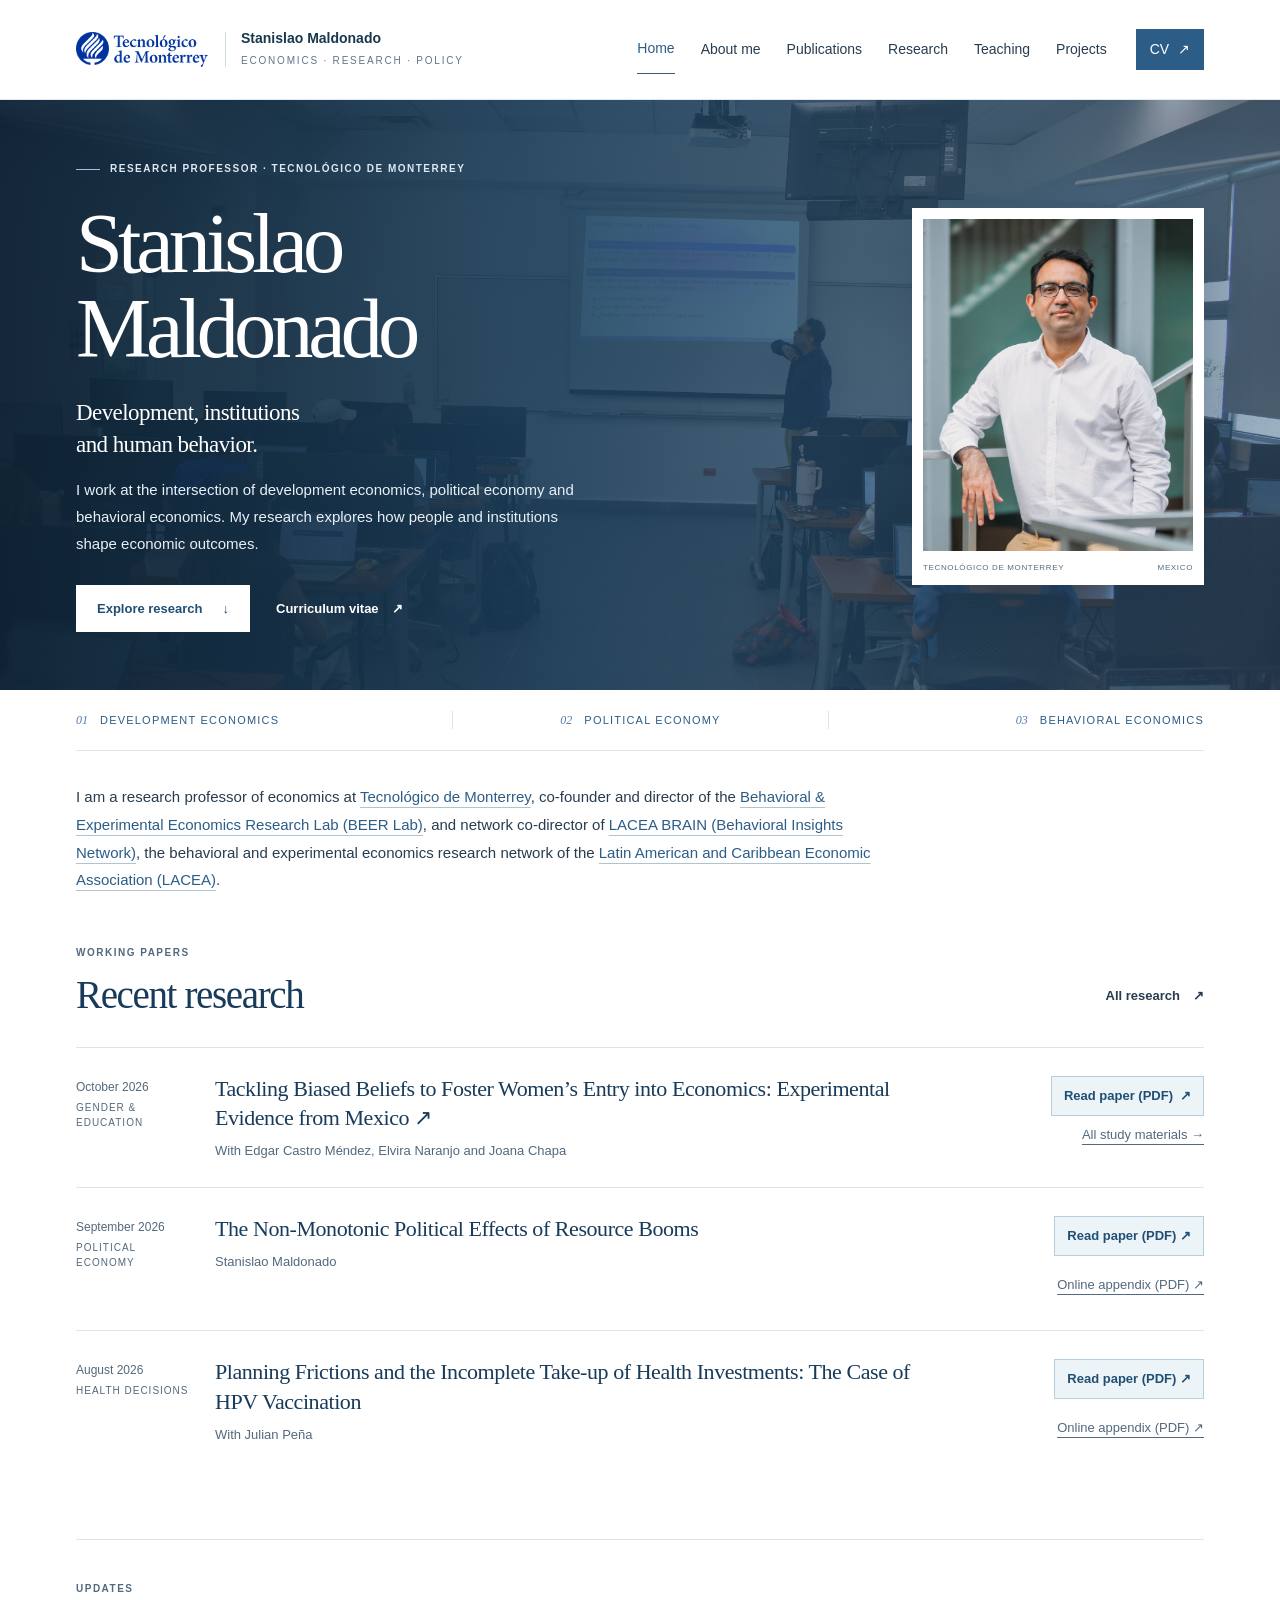
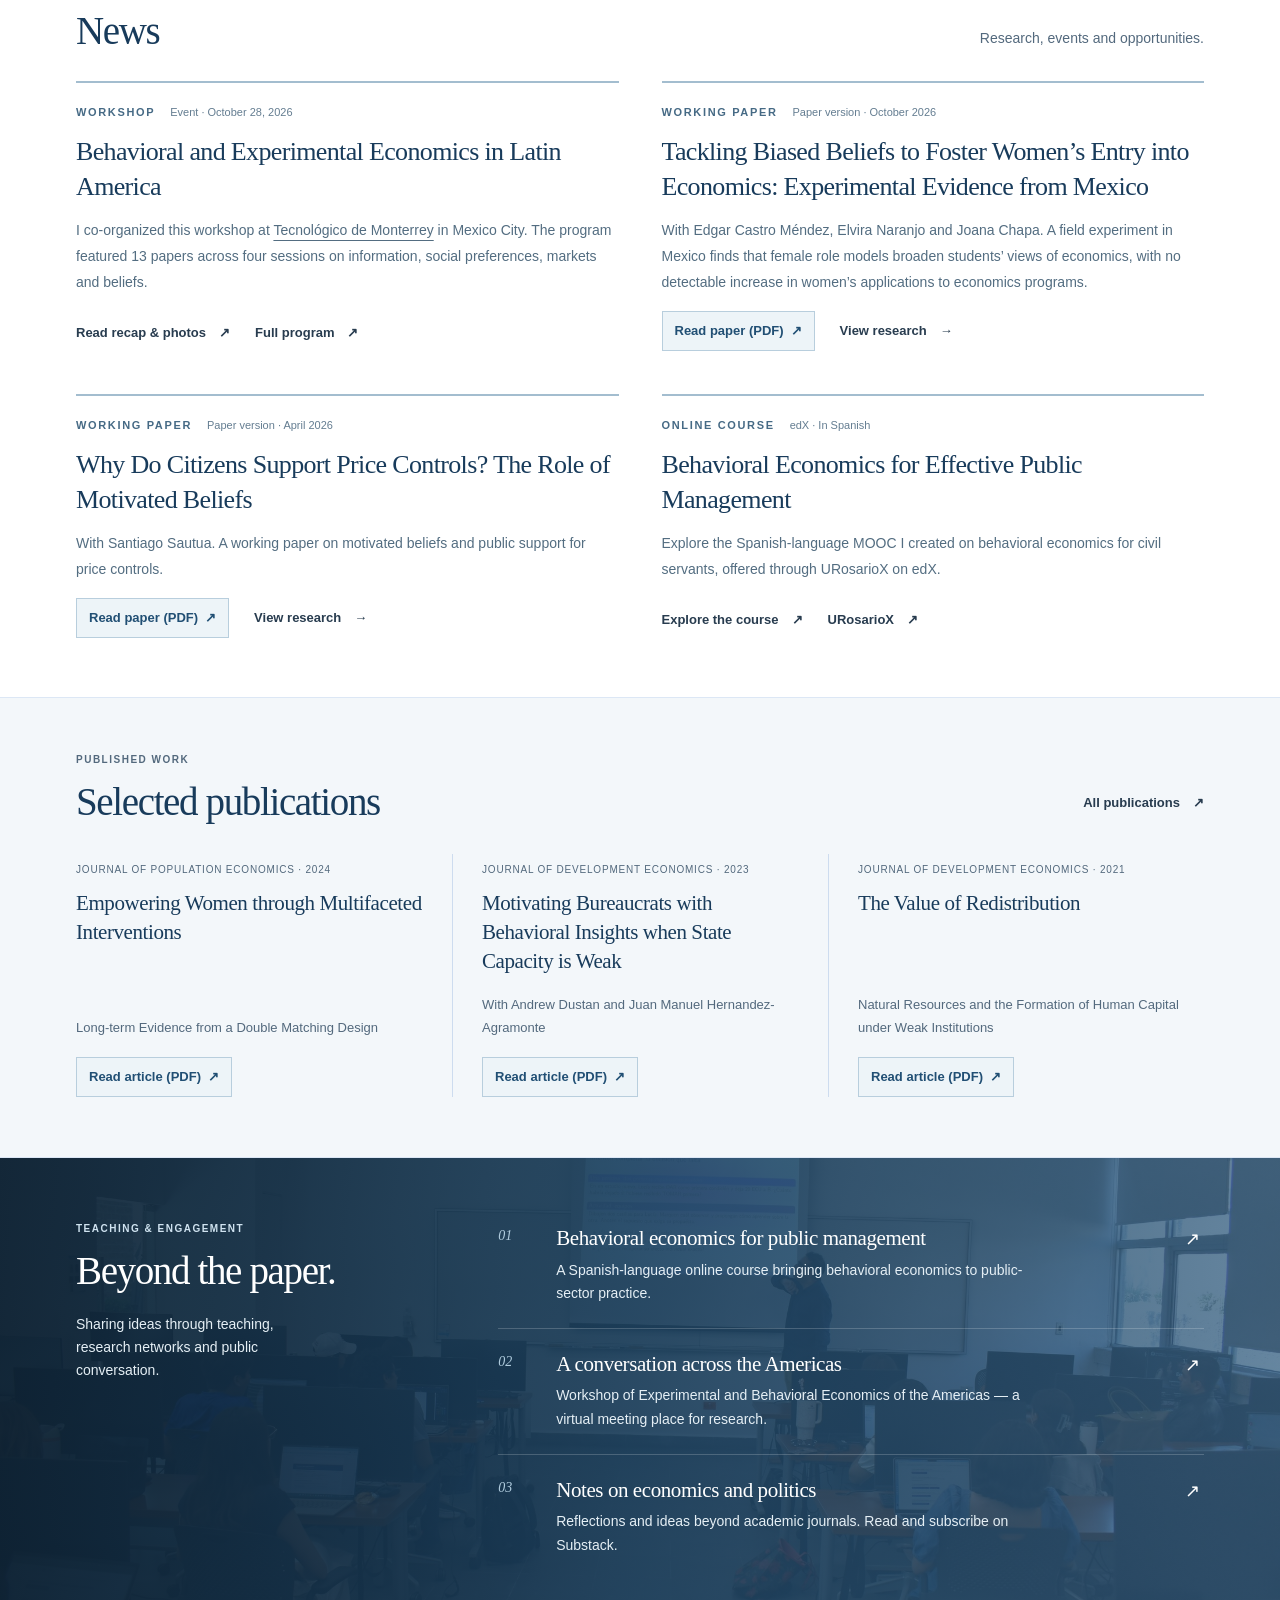
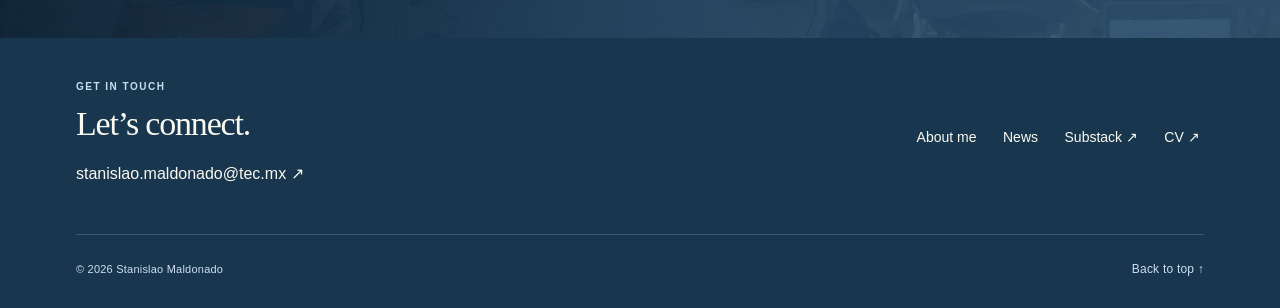
==== commit 725f34be: "Add brief professional bio above recent research" ====
--- a/index.html
+++ b/index.html
@@ -8,7 +8,7 @@
   <meta name="theme-color" content="#2c5d87">
   <title>Stanislao Maldonado — Economics</title>
   <link rel="icon" href="assets/favicon.svg" type="image/svg+xml">
-  <link rel="stylesheet" href="assets/home.css">
+  <link rel="stylesheet" href="assets/home.css?v=206603d7">
 <link rel="canonical" href="https://www.stanislaomaldonado.org/"><meta name="author" content="Stanislao Maldonado"><link rel="stylesheet" href="assets/refinements.css?v=7ac43502"><script src="assets/legacy-about.js" defer></script></head>
 <body id="top">
   <a class="skip" href="#main">Skip to content</a>
@@ -68,6 +68,10 @@
       <span><i aria-hidden="true">02</i> Political economy</span>
       <span><i aria-hidden="true">03</i> Behavioral economics</span>
     </div></div>
+
+    <section id="brief-bio" class="home-bio wrap" aria-label="Brief biography">
+      <p>I am a research professor of economics at <a href="https://tec.mx/" target="_blank" rel="noopener noreferrer">Tecnológico de Monterrey</a>, co-founder and director of the <a href="https://beer-lab.org/en/" target="_blank" rel="noopener noreferrer">Behavioral &amp; Experimental Economics Research Lab (BEER Lab)</a>, and network co-director of <a href="https://www.lacea-brain.org/" target="_blank" rel="noopener noreferrer">LACEA BRAIN (Behavioral Insights Network)</a>, the behavioral and experimental economics research network of the <a href="https://lacea.org/" target="_blank" rel="noopener noreferrer">Latin American and Caribbean Economic Association (LACEA)</a>.</p>
+    </section>
 
     <section id="recent-research" class="research-section wrap" aria-labelledby="research-heading">
       <div class="section-heading">
--- a/assets/home.css
+++ b/assets/home.css
@@ -395,3 +395,10 @@
   .news-meta time,.news-meta .news-language { font-size: 9px; }
 }
 @media print { .news-item { break-inside: avoid; } }
+
+/* Brief homepage profile above Recent research. */
+.home-bio { padding-top: 32px; }
+.home-bio p { max-width: 100ch; margin: 0; font-size: 15px; line-height: 1.85; }
+.home-bio a { color: var(--blue); text-decoration-color: #afc3d1; }
+.home-bio a:hover { text-decoration-color: currentColor; }
+@media (max-width: 700px) { .home-bio { padding-top: 24px; } }
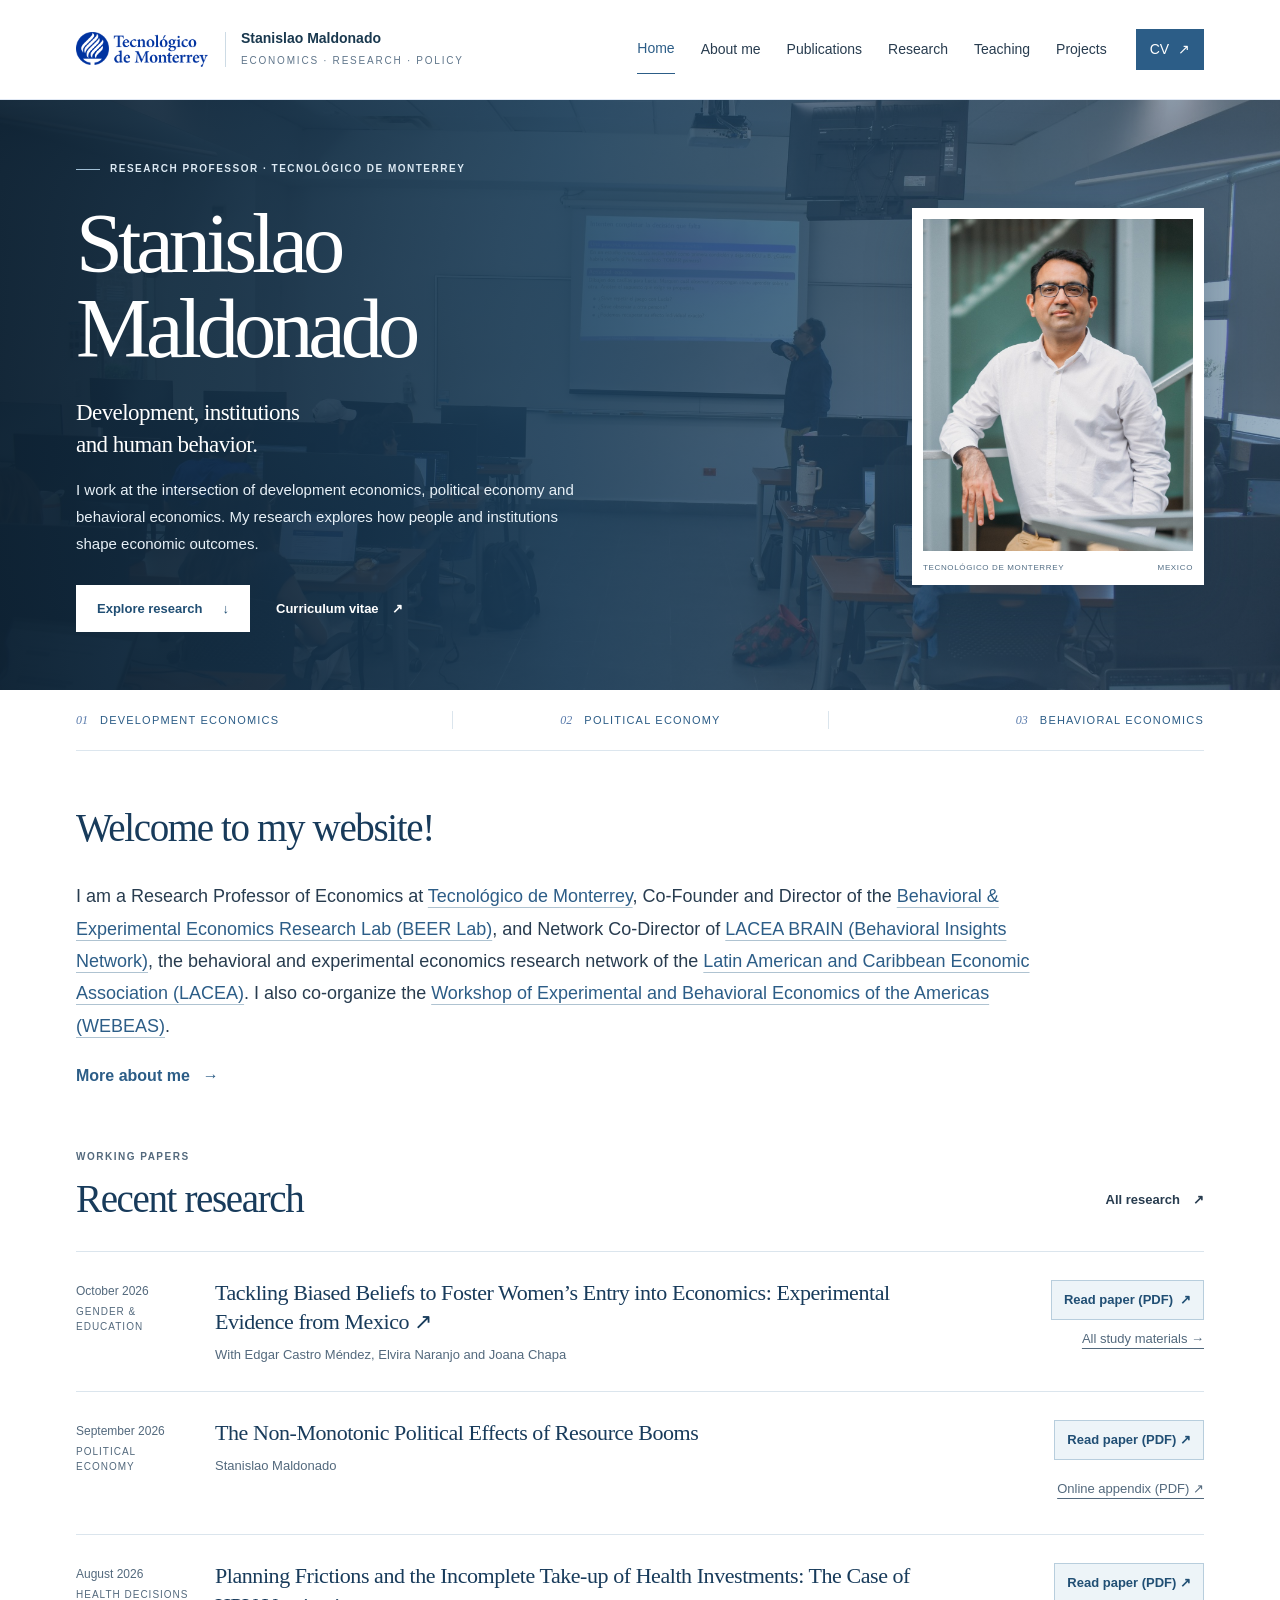
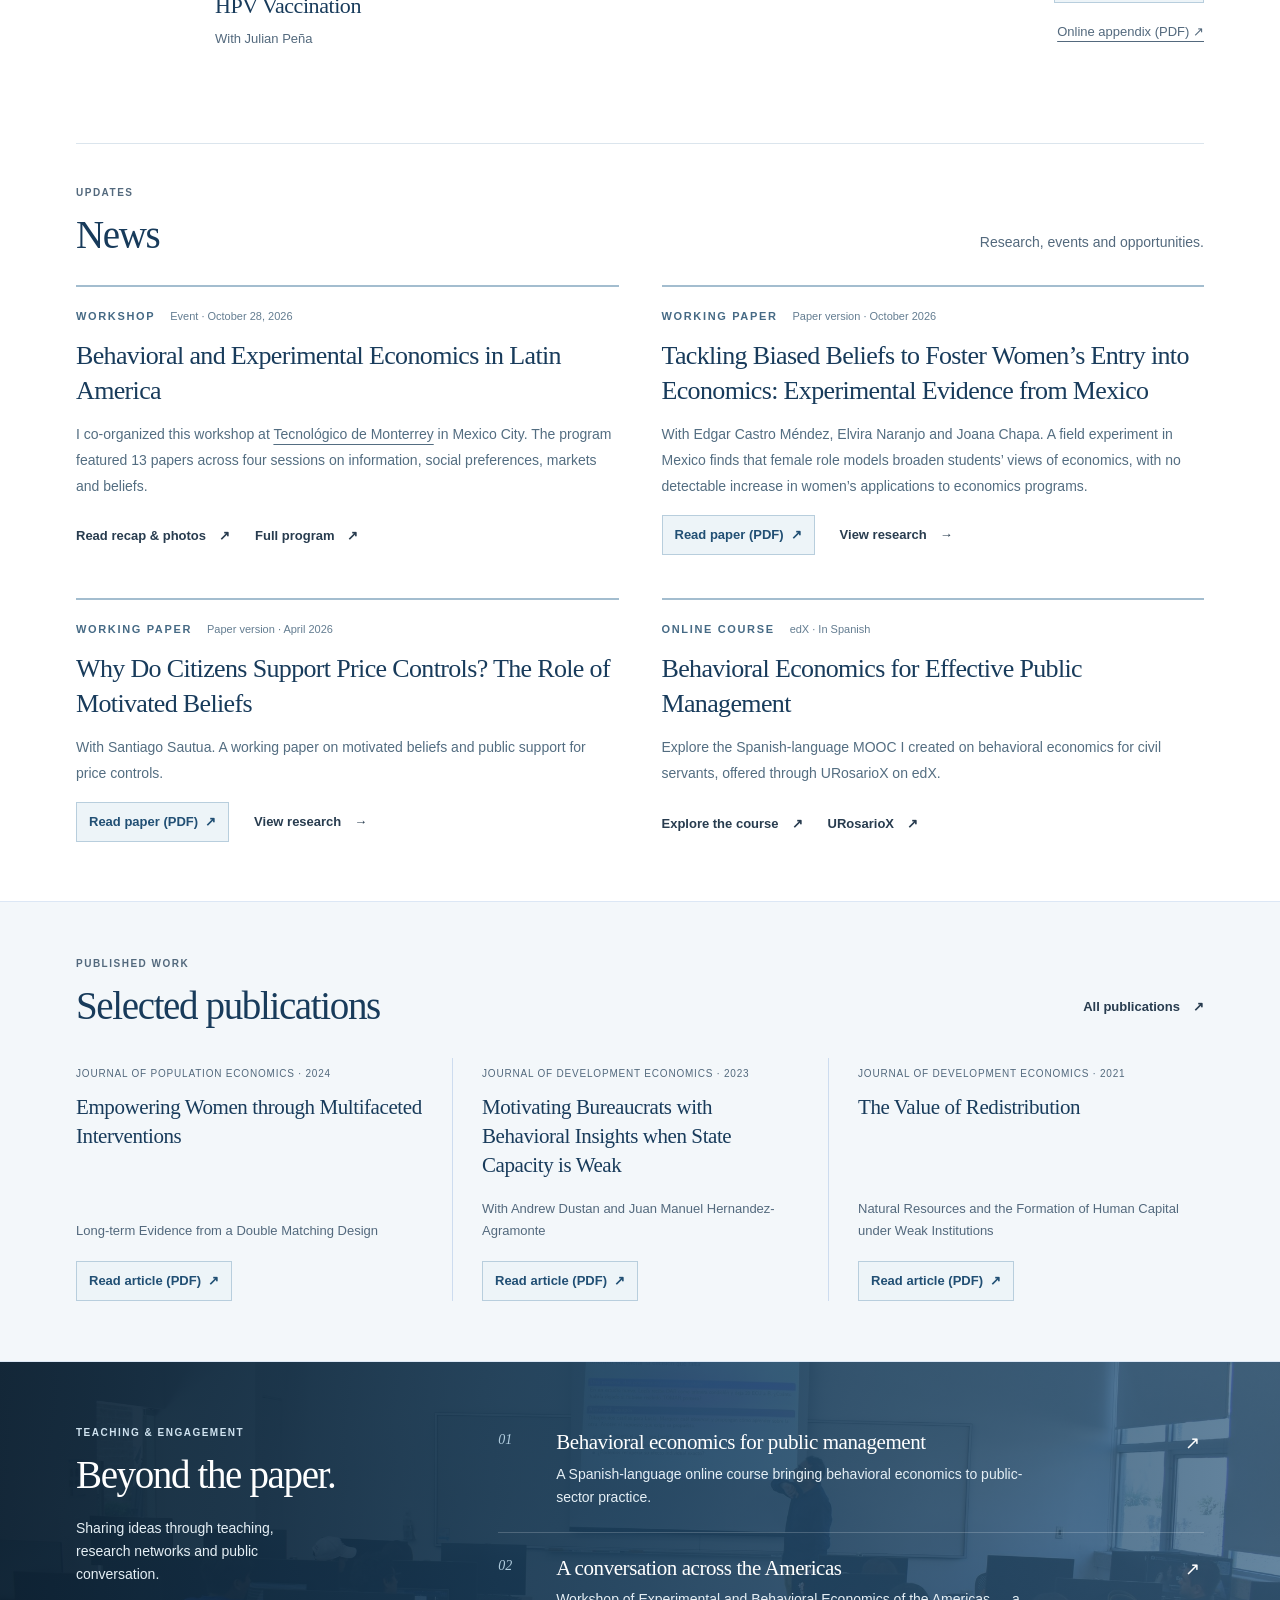
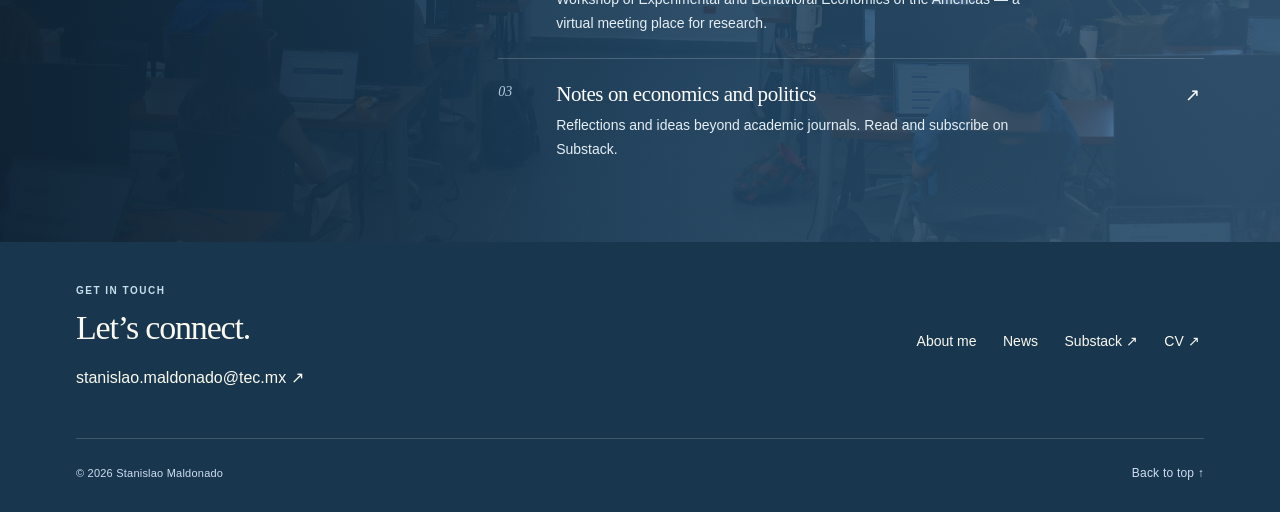
==== commit 64215b29: "Refine homepage welcome bio and About me link" ====
--- a/index.html
+++ b/index.html
@@ -8,7 +8,7 @@
   <meta name="theme-color" content="#2c5d87">
   <title>Stanislao Maldonado — Economics</title>
   <link rel="icon" href="assets/favicon.svg" type="image/svg+xml">
-  <link rel="stylesheet" href="assets/home.css?v=206603d7">
+  <link rel="stylesheet" href="assets/home.css?v=ebf1a017">
 <link rel="canonical" href="https://www.stanislaomaldonado.org/"><meta name="author" content="Stanislao Maldonado"><link rel="stylesheet" href="assets/refinements.css?v=7ac43502"><script src="assets/legacy-about.js" defer></script></head>
 <body id="top">
   <a class="skip" href="#main">Skip to content</a>
@@ -69,8 +69,10 @@
       <span><i aria-hidden="true">03</i> Behavioral economics</span>
     </div></div>
 
-    <section id="brief-bio" class="home-bio wrap" aria-label="Brief biography">
-      <p>I am a research professor of economics at <a href="https://tec.mx/" target="_blank" rel="noopener noreferrer">Tecnológico de Monterrey</a>, co-founder and director of the <a href="https://beer-lab.org/en/" target="_blank" rel="noopener noreferrer">Behavioral &amp; Experimental Economics Research Lab (BEER Lab)</a>, and network co-director of <a href="https://www.lacea-brain.org/" target="_blank" rel="noopener noreferrer">LACEA BRAIN (Behavioral Insights Network)</a>, the behavioral and experimental economics research network of the <a href="https://lacea.org/" target="_blank" rel="noopener noreferrer">Latin American and Caribbean Economic Association (LACEA)</a>.</p>
+    <section id="brief-bio" class="home-bio wrap" aria-labelledby="brief-bio-heading">
+      <div class="section-heading"><h2 id="brief-bio-heading">Welcome to my website!</h2></div>
+      <p>I am a Research Professor of Economics at <a href="https://tec.mx/" target="_blank" rel="noopener noreferrer">Tecnológico de Monterrey</a>, Co-Founder and Director of the <a href="https://beer-lab.org/en/" target="_blank" rel="noopener noreferrer">Behavioral &amp; Experimental Economics Research Lab (BEER Lab)</a>, and Network Co-Director of <a href="https://www.lacea-brain.org/" target="_blank" rel="noopener noreferrer">LACEA BRAIN (Behavioral Insights Network)</a>, the behavioral and experimental economics research network of the <a href="https://lacea.org/" target="_blank" rel="noopener noreferrer">Latin American and Caribbean Economic Association (LACEA)</a>. I also co-organize the <a href="https://www.webeas.org/" target="_blank" rel="noopener noreferrer">Workshop of Experimental and Behavioral Economics of the Americas (WEBEAS)</a>.</p>
+      <a class="text-link home-bio-more" href="about/index.html">More about me <span aria-hidden="true">→</span></a>
     </section>
 
     <section id="recent-research" class="research-section wrap" aria-labelledby="research-heading">
--- a/assets/home.css
+++ b/assets/home.css
@@ -396,9 +396,13 @@
 }
 @media print { .news-item { break-inside: avoid; } }
 
-/* Brief homepage profile above Recent research. */
-.home-bio { padding-top: 32px; }
-.home-bio p { max-width: 100ch; margin: 0; font-size: 15px; line-height: 1.85; }
+/* Welcome profile above Recent research. */
+.home-bio { padding-top: 44px; }
+.home-bio p { max-width: 100ch; margin: 0; font-size: 18px; line-height: 1.8; }
 .home-bio a { color: var(--blue); text-decoration-color: #afc3d1; }
 .home-bio a:hover { text-decoration-color: currentColor; }
-@media (max-width: 700px) { .home-bio { padding-top: 24px; } }
+.home-bio .home-bio-more { min-height: 44px; margin-top: 12px; font-size: 16px; }
+@media (max-width: 700px) {
+  .home-bio { padding-top: 30px; }
+  .home-bio p { font-size: 17px; }
+}
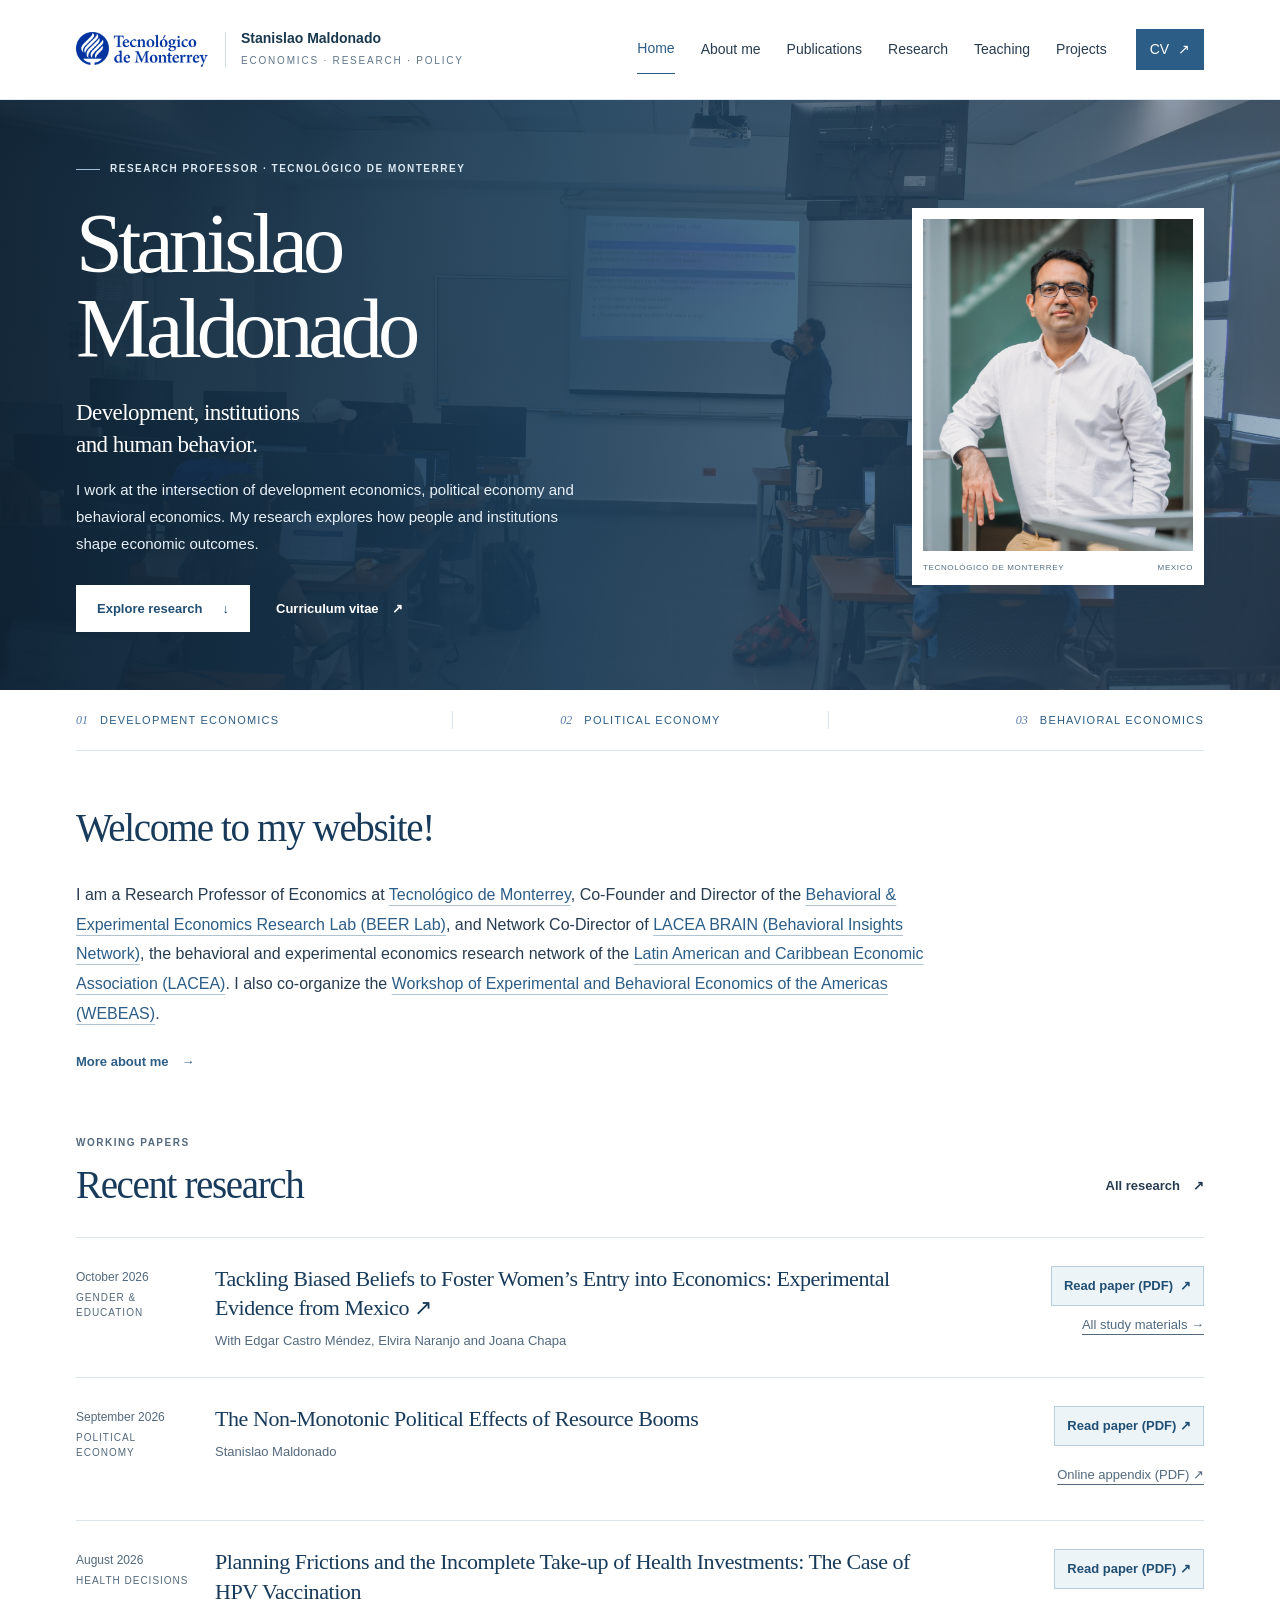
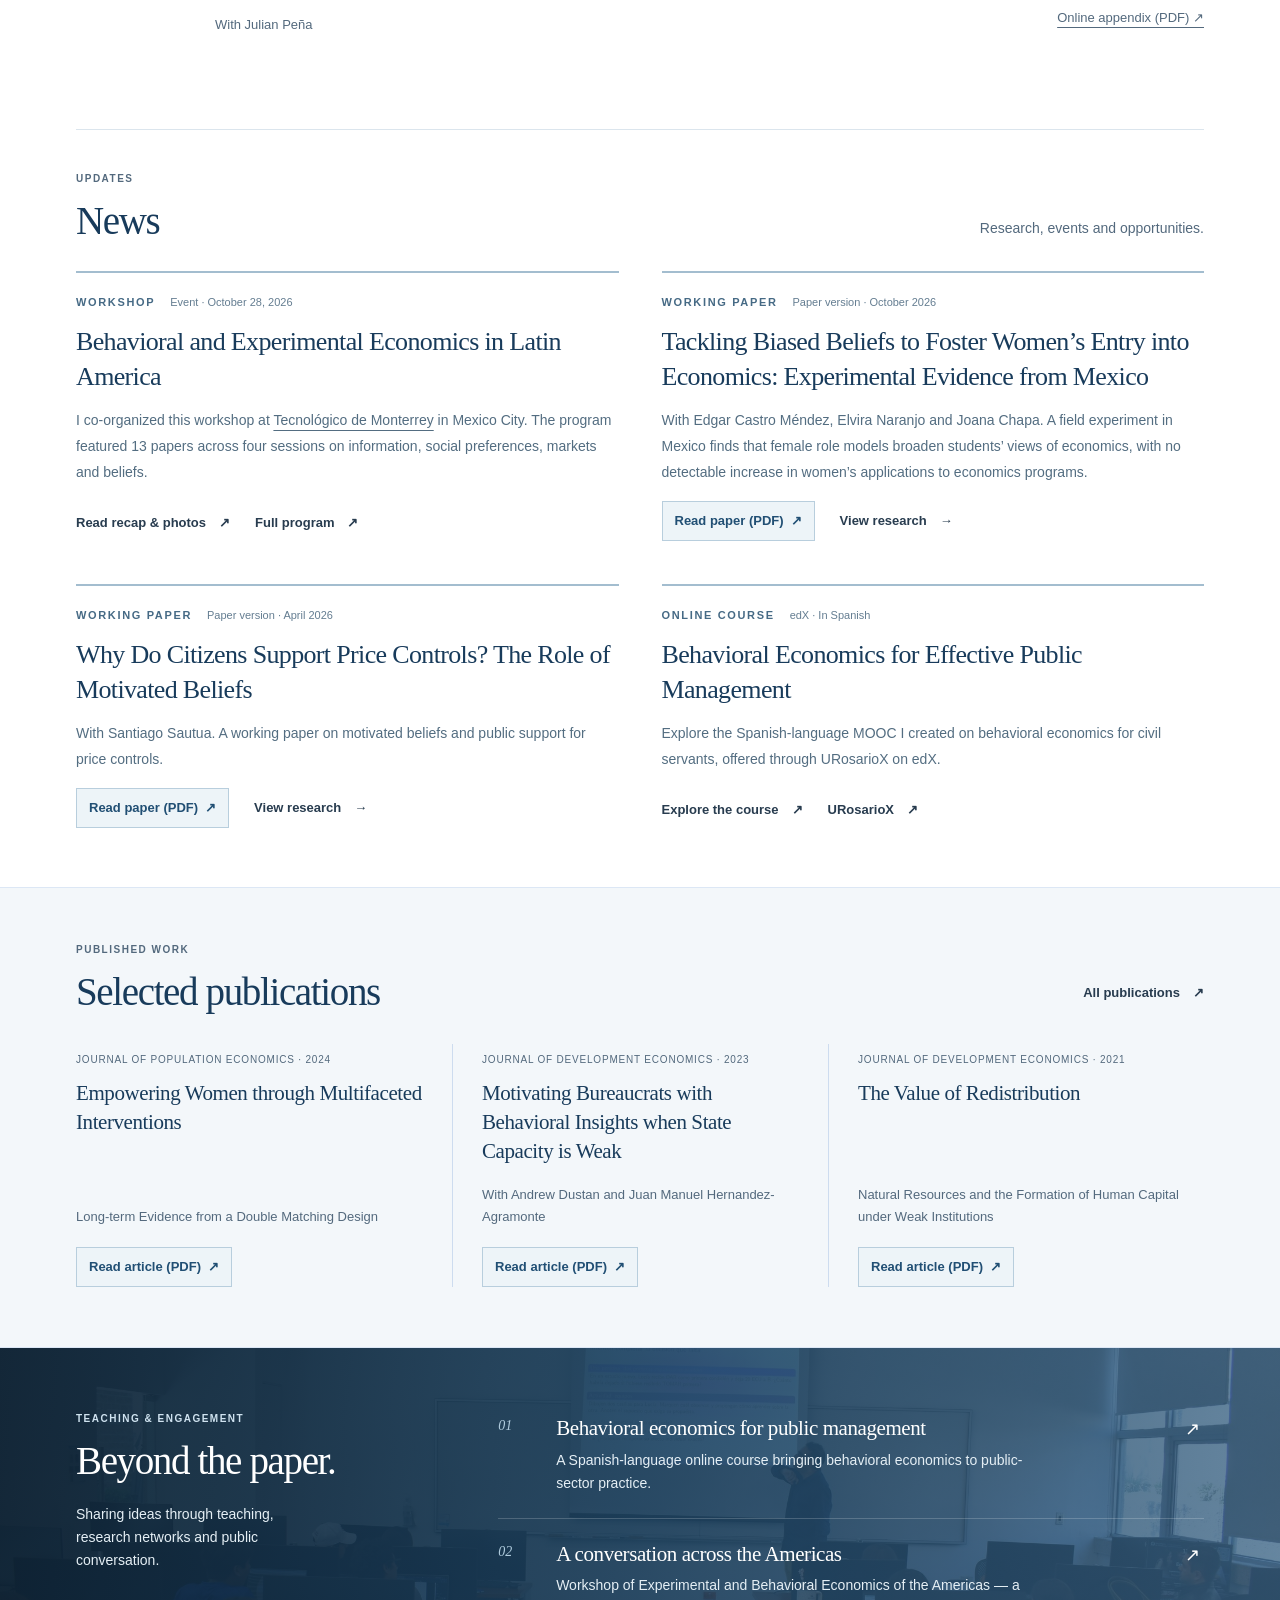
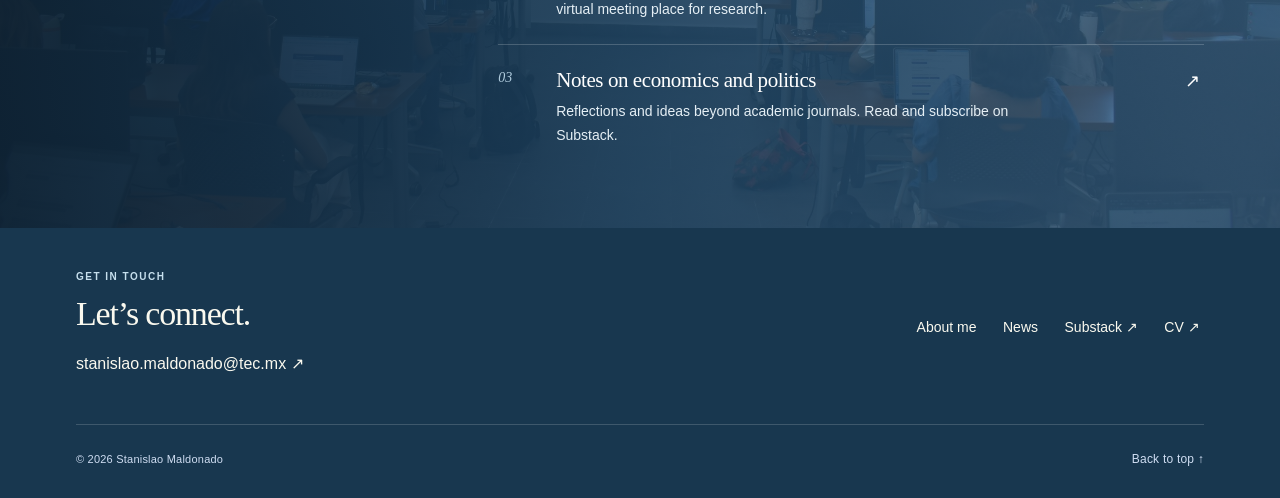
==== commit bcc9203e: "Balance homepage biography typography with surrounding sections" ====
--- a/index.html
+++ b/index.html
@@ -8,7 +8,7 @@
   <meta name="theme-color" content="#2c5d87">
   <title>Stanislao Maldonado — Economics</title>
   <link rel="icon" href="assets/favicon.svg" type="image/svg+xml">
-  <link rel="stylesheet" href="assets/home.css?v=ebf1a017">
+  <link rel="stylesheet" href="assets/home.css?v=14cc6ce8">
 <link rel="canonical" href="https://www.stanislaomaldonado.org/"><meta name="author" content="Stanislao Maldonado"><link rel="stylesheet" href="assets/refinements.css?v=7ac43502"><script src="assets/legacy-about.js" defer></script></head>
 <body id="top">
   <a class="skip" href="#main">Skip to content</a>
--- a/assets/home.css
+++ b/assets/home.css
@@ -398,11 +398,10 @@
 
 /* Welcome profile above Recent research. */
 .home-bio { padding-top: 44px; }
-.home-bio p { max-width: 100ch; margin: 0; font-size: 18px; line-height: 1.8; }
+.home-bio p { max-width: 100ch; margin: 0; font-size: 16px; line-height: 1.85; }
 .home-bio a { color: var(--blue); text-decoration-color: #afc3d1; }
 .home-bio a:hover { text-decoration-color: currentColor; }
-.home-bio .home-bio-more { min-height: 44px; margin-top: 12px; font-size: 16px; }
+.home-bio-more { min-height: 44px; margin-top: 12px; }
 @media (max-width: 700px) {
   .home-bio { padding-top: 30px; }
-  .home-bio p { font-size: 17px; }
-}
+}
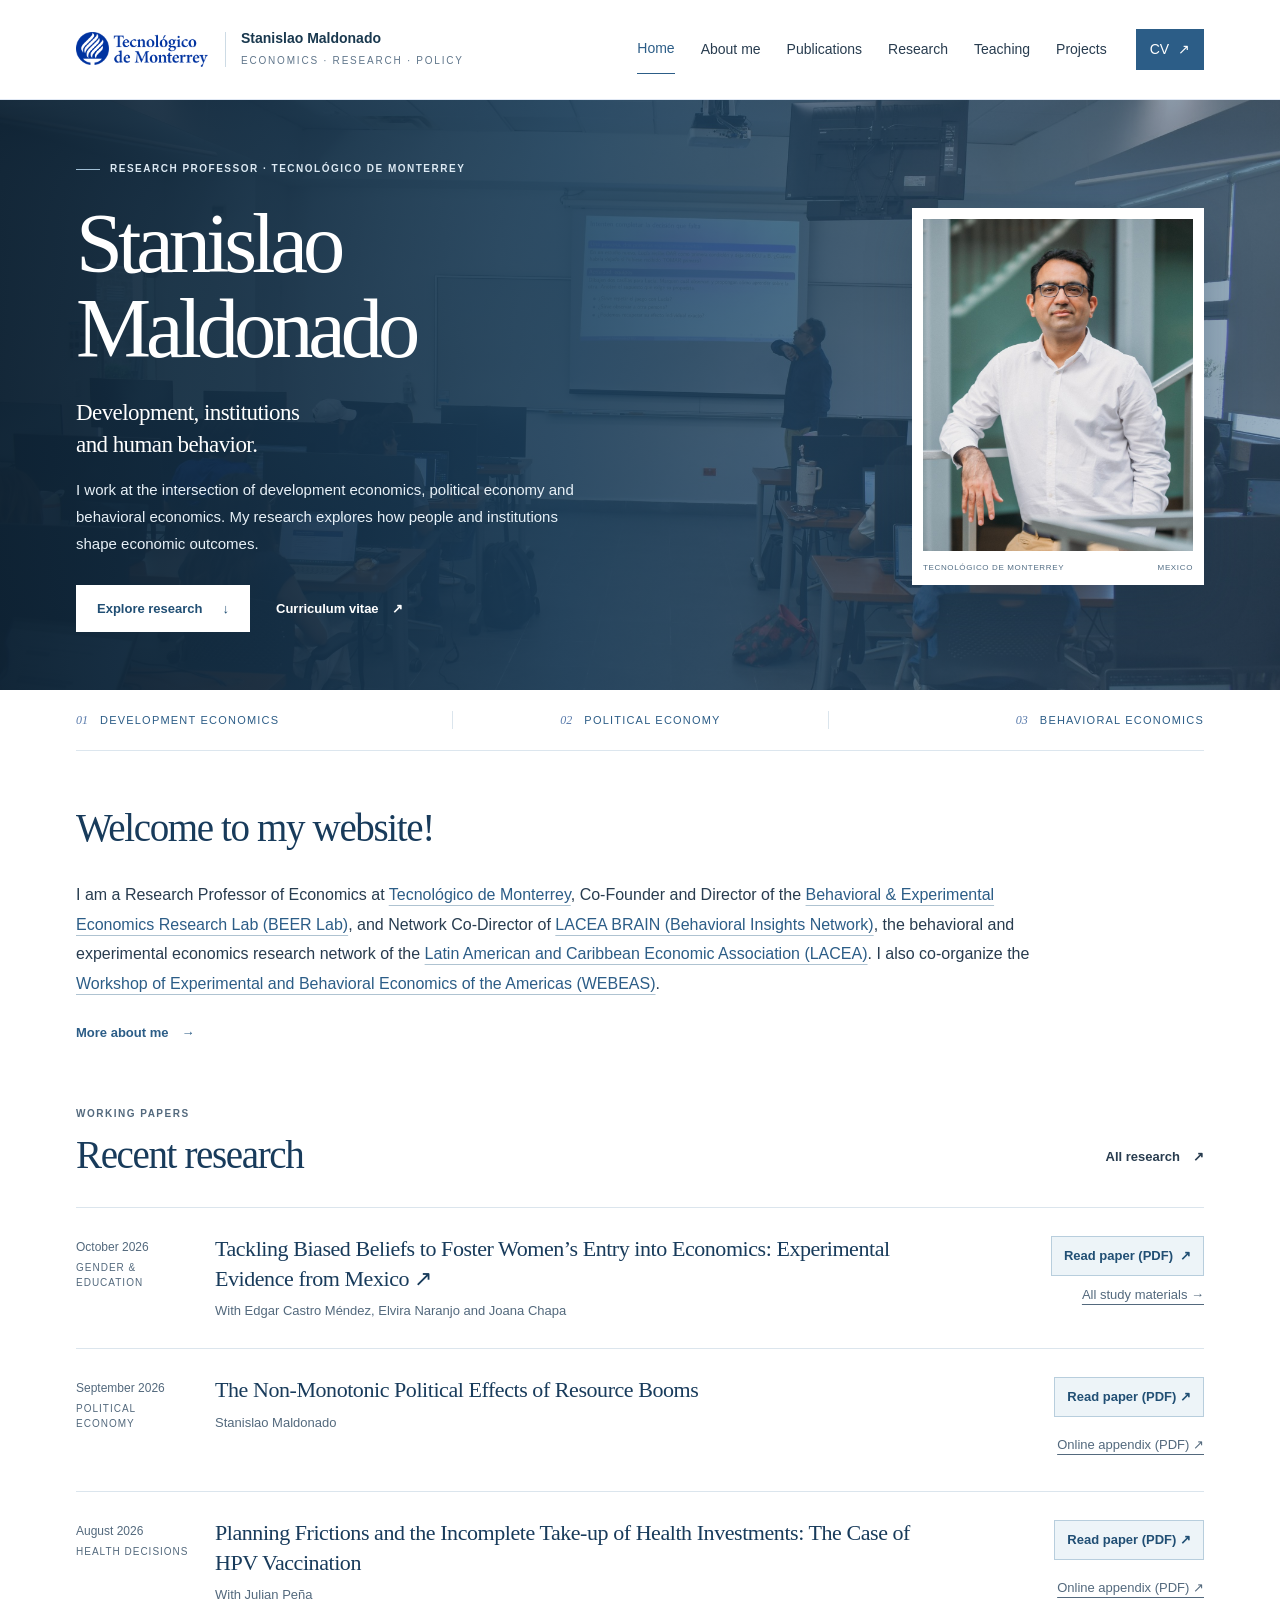
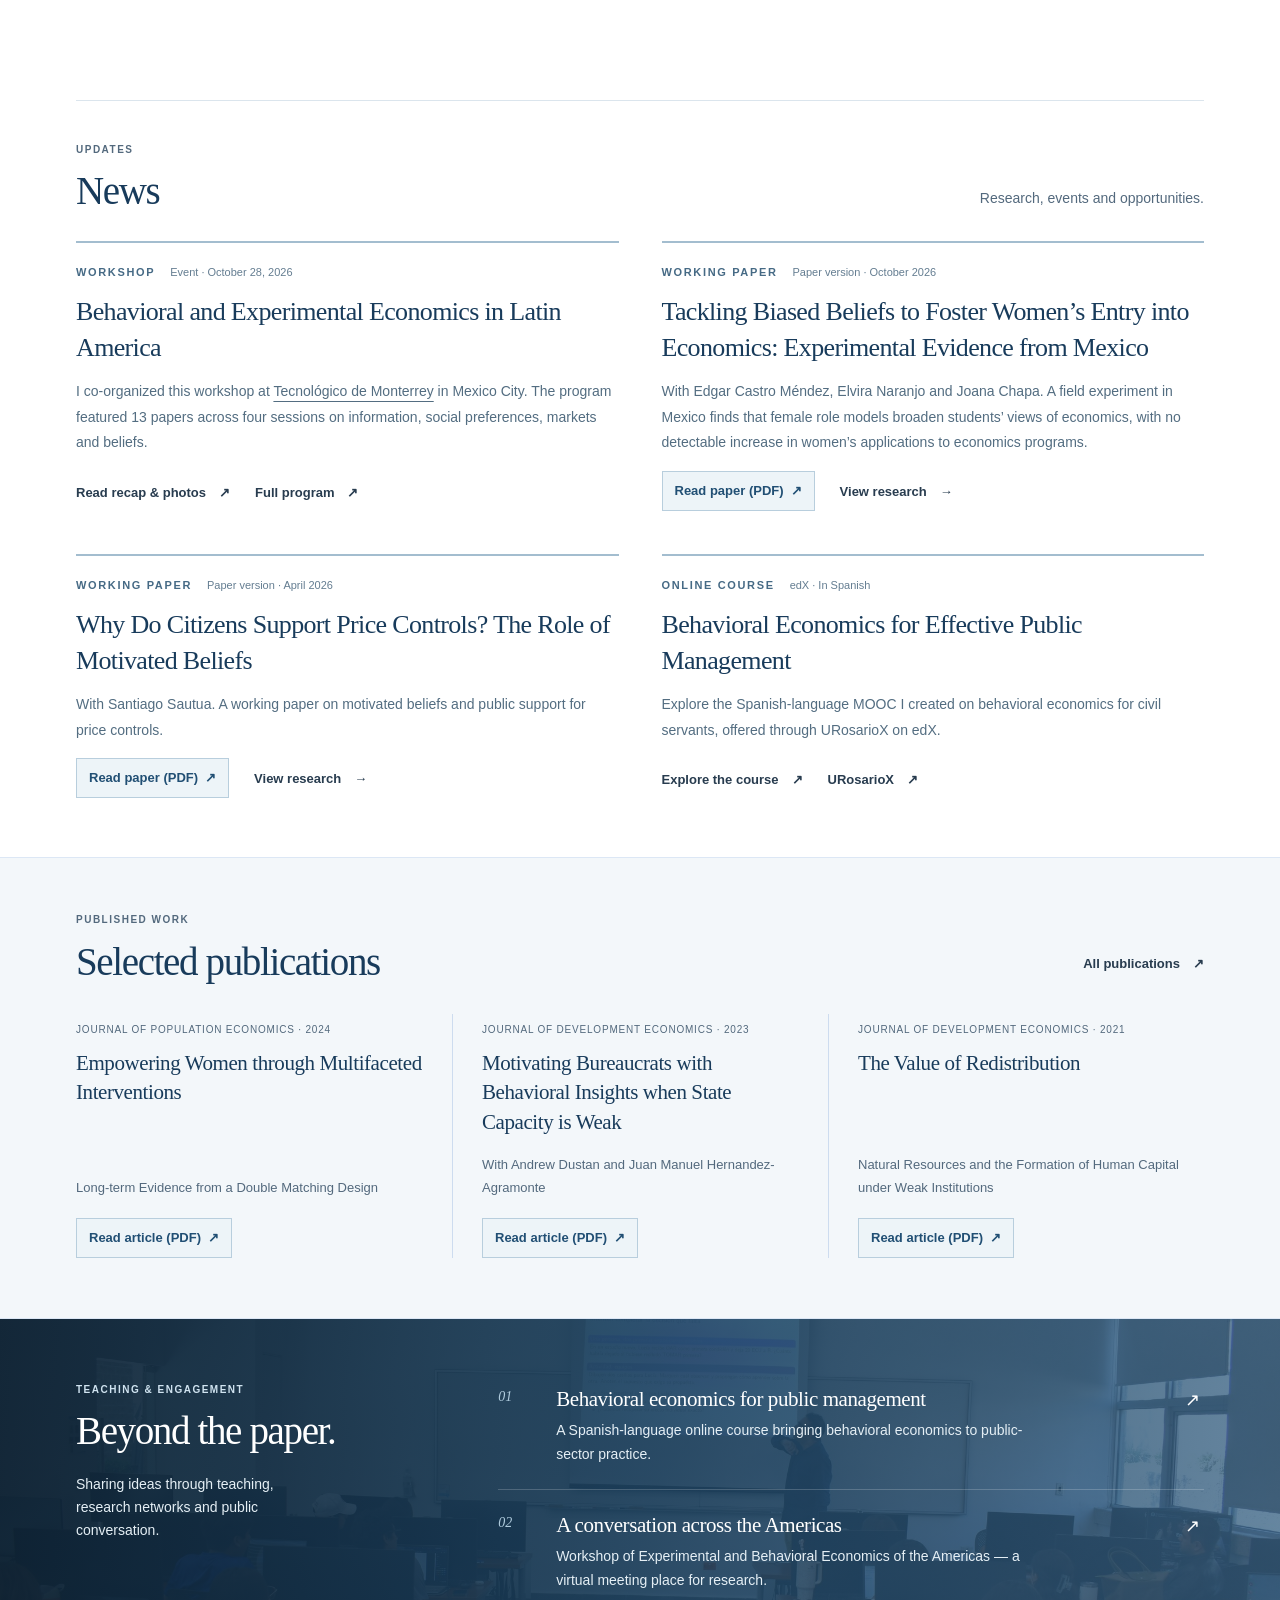
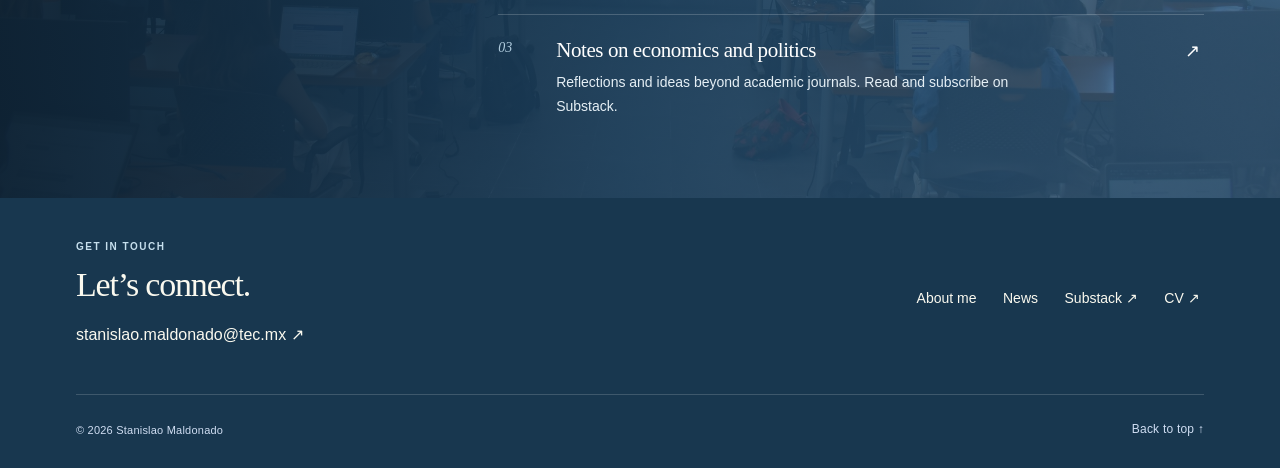
==== commit 92488d7a: "Expand homepage bio to align with paper action buttons" ====
--- a/index.html
+++ b/index.html
@@ -8,7 +8,7 @@
   <meta name="theme-color" content="#2c5d87">
   <title>Stanislao Maldonado — Economics</title>
   <link rel="icon" href="assets/favicon.svg" type="image/svg+xml">
-  <link rel="stylesheet" href="assets/home.css?v=14cc6ce8">
+  <link rel="stylesheet" href="assets/home.css?v=82364f0d">
 <link rel="canonical" href="https://www.stanislaomaldonado.org/"><meta name="author" content="Stanislao Maldonado"><link rel="stylesheet" href="assets/refinements.css?v=7ac43502"><script src="assets/legacy-about.js" defer></script></head>
 <body id="top">
   <a class="skip" href="#main">Skip to content</a>
--- a/assets/home.css
+++ b/assets/home.css
@@ -398,10 +398,13 @@
 
 /* Welcome profile above Recent research. */
 .home-bio { padding-top: 44px; }
-.home-bio p { max-width: 100ch; margin: 0; font-size: 16px; line-height: 1.85; }
+.home-bio p { max-width: calc(100% - 145px); margin: 0; font-size: 16px; line-height: 1.85; }
 .home-bio a { color: var(--blue); text-decoration-color: #afc3d1; }
 .home-bio a:hover { text-decoration-color: currentColor; }
 .home-bio-more { min-height: 44px; margin-top: 12px; }
+@media (max-width: 800px) {
+  .home-bio p { max-width: none; }
+}
 @media (max-width: 700px) {
   .home-bio { padding-top: 30px; }
 }
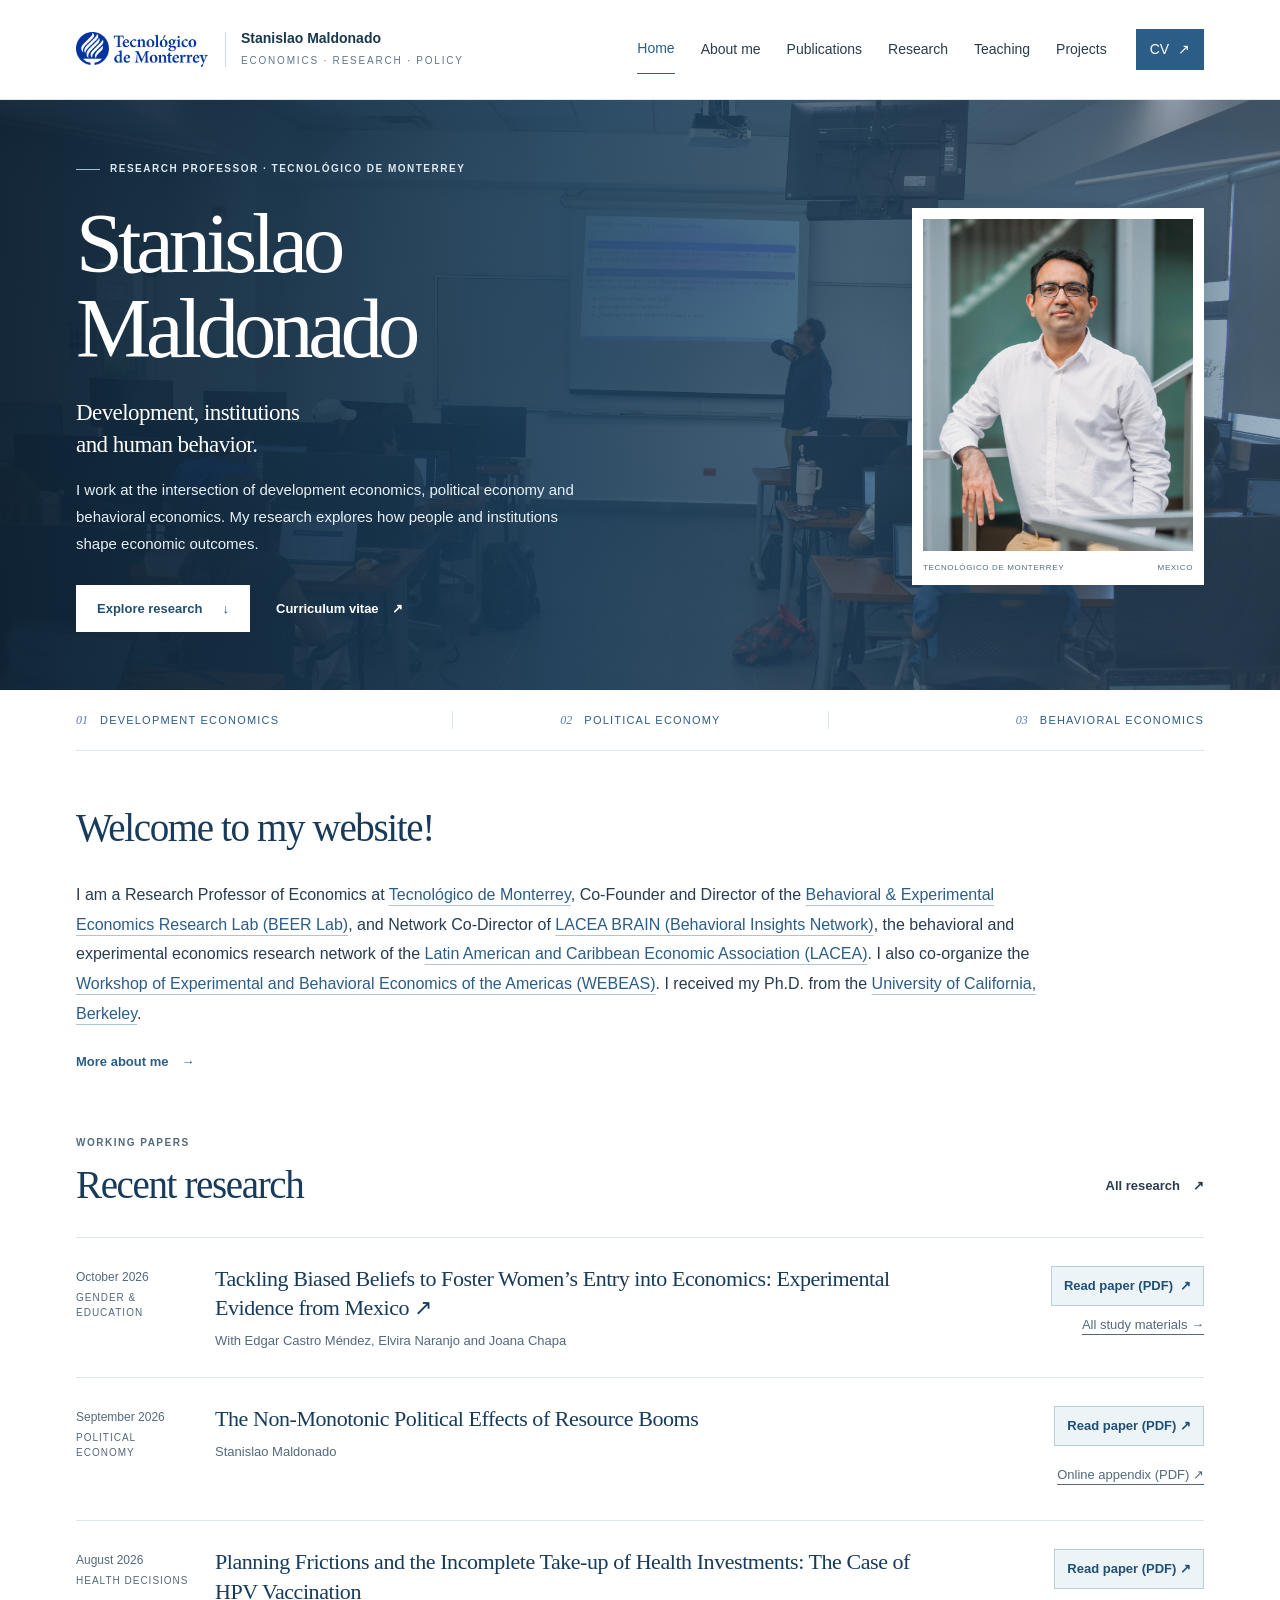
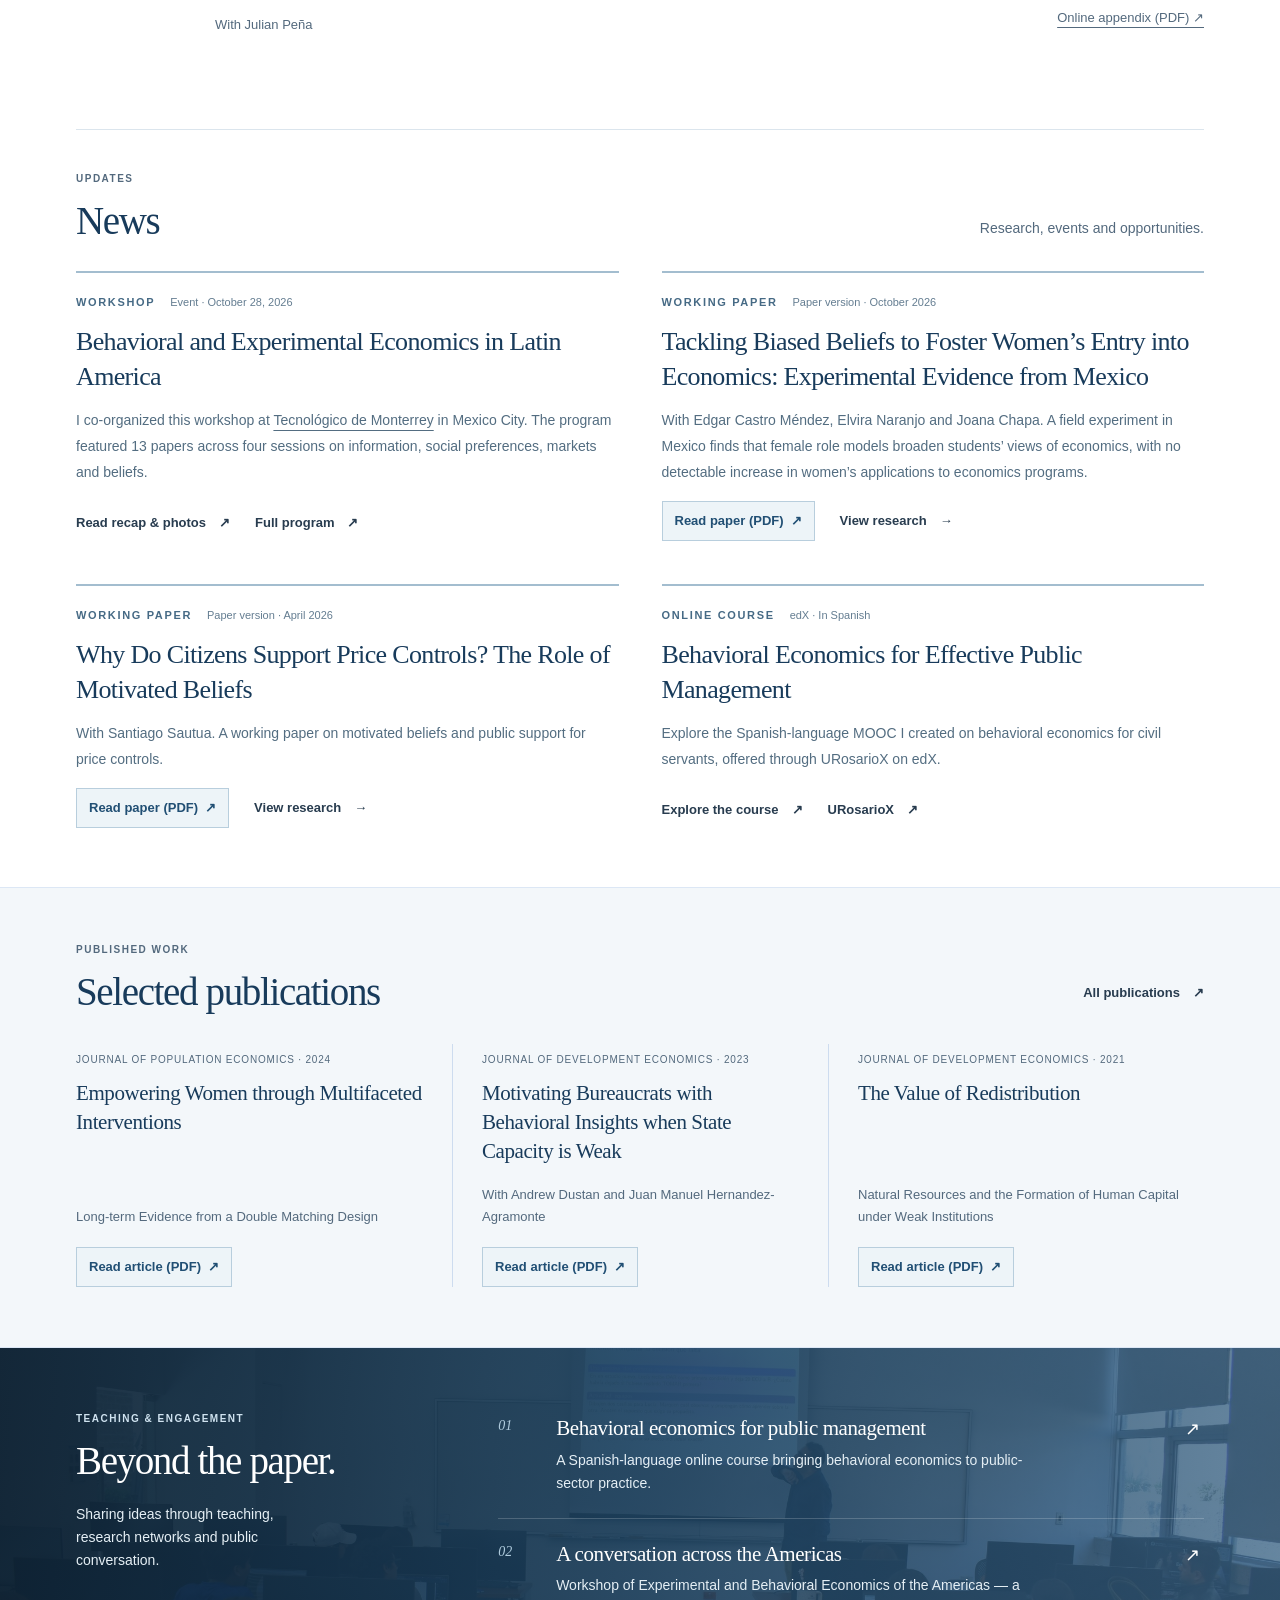
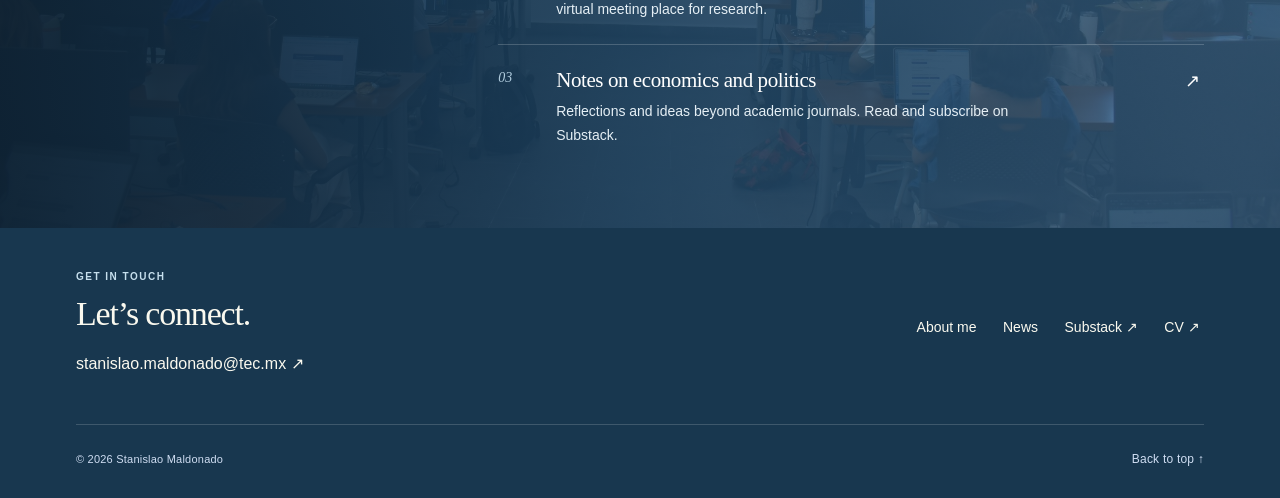
==== commit 71b35fa9: "Add Berkeley doctorate to homepage biography" ====
--- a/index.html
+++ b/index.html
@@ -71,7 +71,7 @@
 
     <section id="brief-bio" class="home-bio wrap" aria-labelledby="brief-bio-heading">
       <div class="section-heading"><h2 id="brief-bio-heading">Welcome to my website!</h2></div>
-      <p>I am a Research Professor of Economics at <a href="https://tec.mx/" target="_blank" rel="noopener noreferrer">Tecnológico de Monterrey</a>, Co-Founder and Director of the <a href="https://beer-lab.org/en/" target="_blank" rel="noopener noreferrer">Behavioral &amp; Experimental Economics Research Lab (BEER Lab)</a>, and Network Co-Director of <a href="https://www.lacea-brain.org/" target="_blank" rel="noopener noreferrer">LACEA BRAIN (Behavioral Insights Network)</a>, the behavioral and experimental economics research network of the <a href="https://lacea.org/" target="_blank" rel="noopener noreferrer">Latin American and Caribbean Economic Association (LACEA)</a>. I also co-organize the <a href="https://www.webeas.org/" target="_blank" rel="noopener noreferrer">Workshop of Experimental and Behavioral Economics of the Americas (WEBEAS)</a>.</p>
+      <p>I am a Research Professor of Economics at <a href="https://tec.mx/" target="_blank" rel="noopener noreferrer">Tecnológico de Monterrey</a>, Co-Founder and Director of the <a href="https://beer-lab.org/en/" target="_blank" rel="noopener noreferrer">Behavioral &amp; Experimental Economics Research Lab (BEER Lab)</a>, and Network Co-Director of <a href="https://www.lacea-brain.org/" target="_blank" rel="noopener noreferrer">LACEA BRAIN (Behavioral Insights Network)</a>, the behavioral and experimental economics research network of the <a href="https://lacea.org/" target="_blank" rel="noopener noreferrer">Latin American and Caribbean Economic Association (LACEA)</a>. I also co-organize the <a href="https://www.webeas.org/" target="_blank" rel="noopener noreferrer">Workshop of Experimental and Behavioral Economics of the Americas (WEBEAS)</a>. I received my Ph.D. from the <a href="https://www.berkeley.edu/" target="_blank" rel="noopener noreferrer">University of California, Berkeley</a>.</p>
       <a class="text-link home-bio-more" href="about/index.html">More about me <span aria-hidden="true">→</span></a>
     </section>
 
